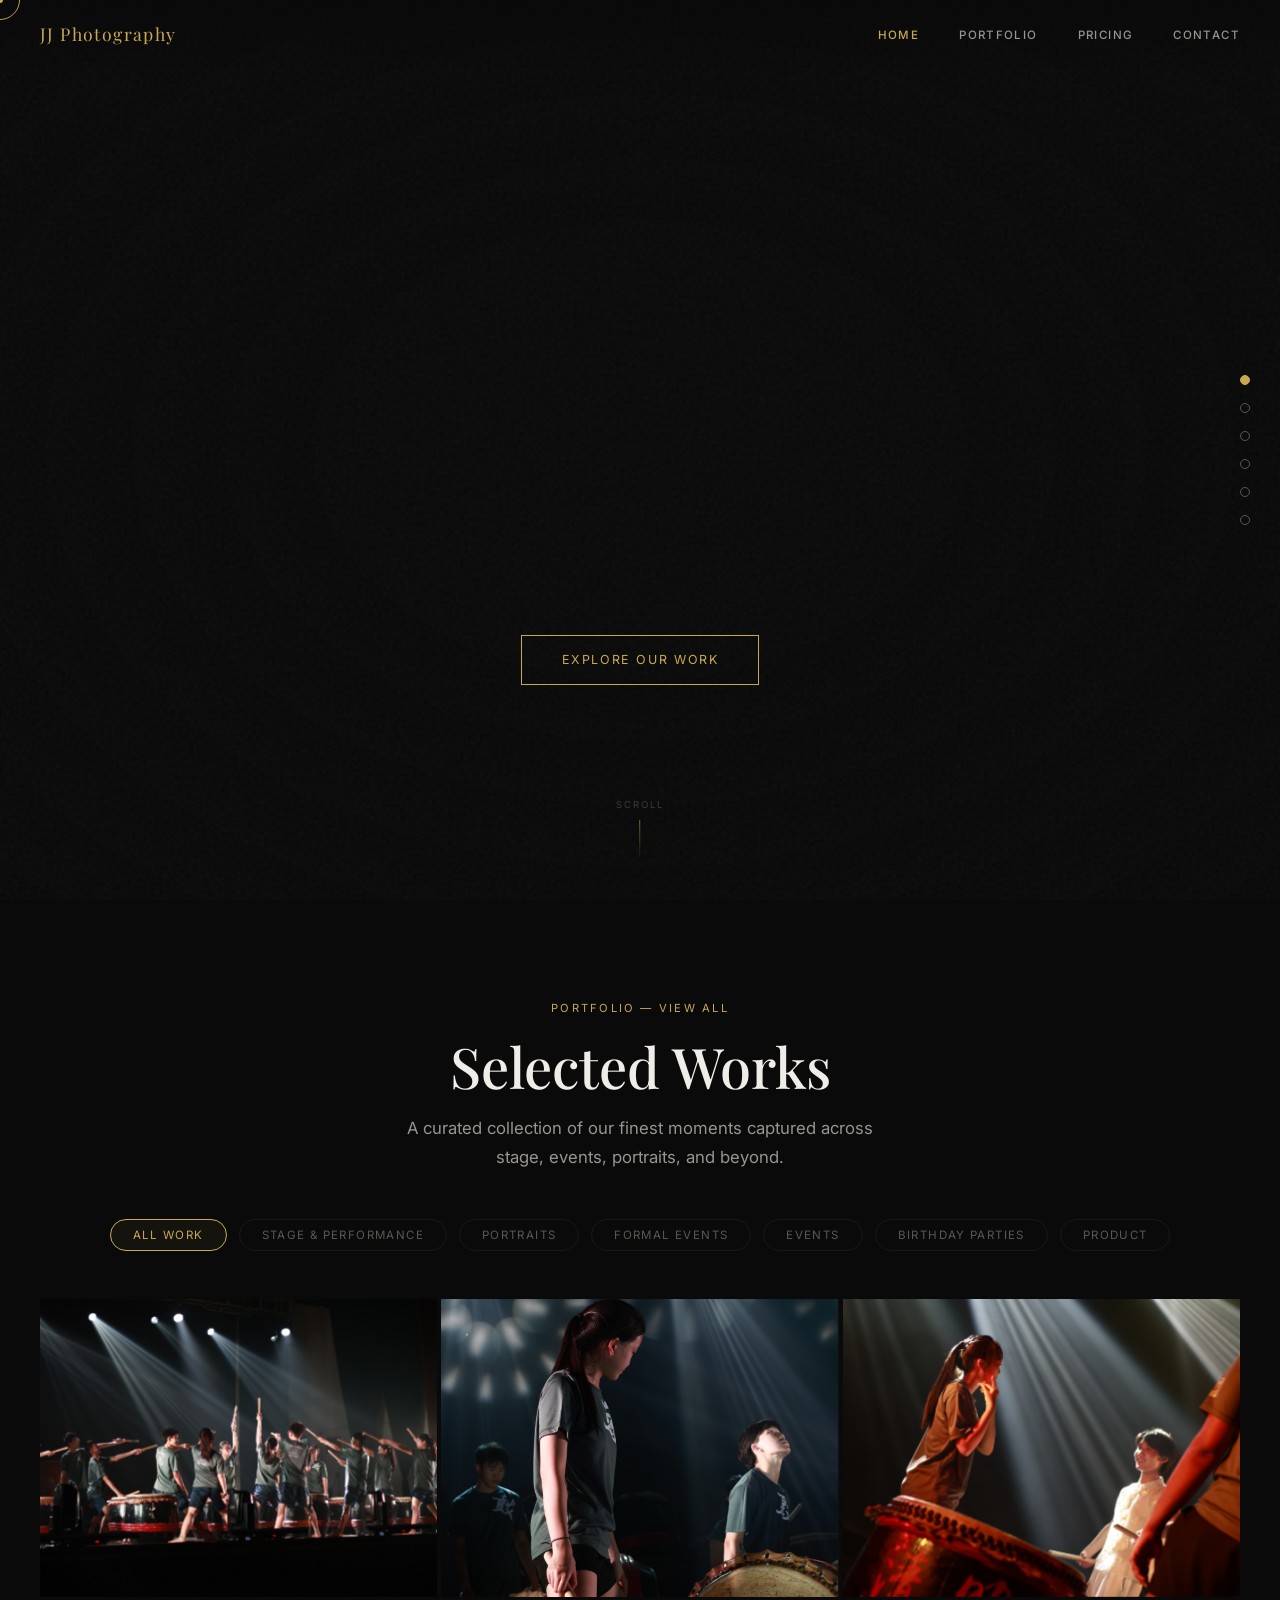
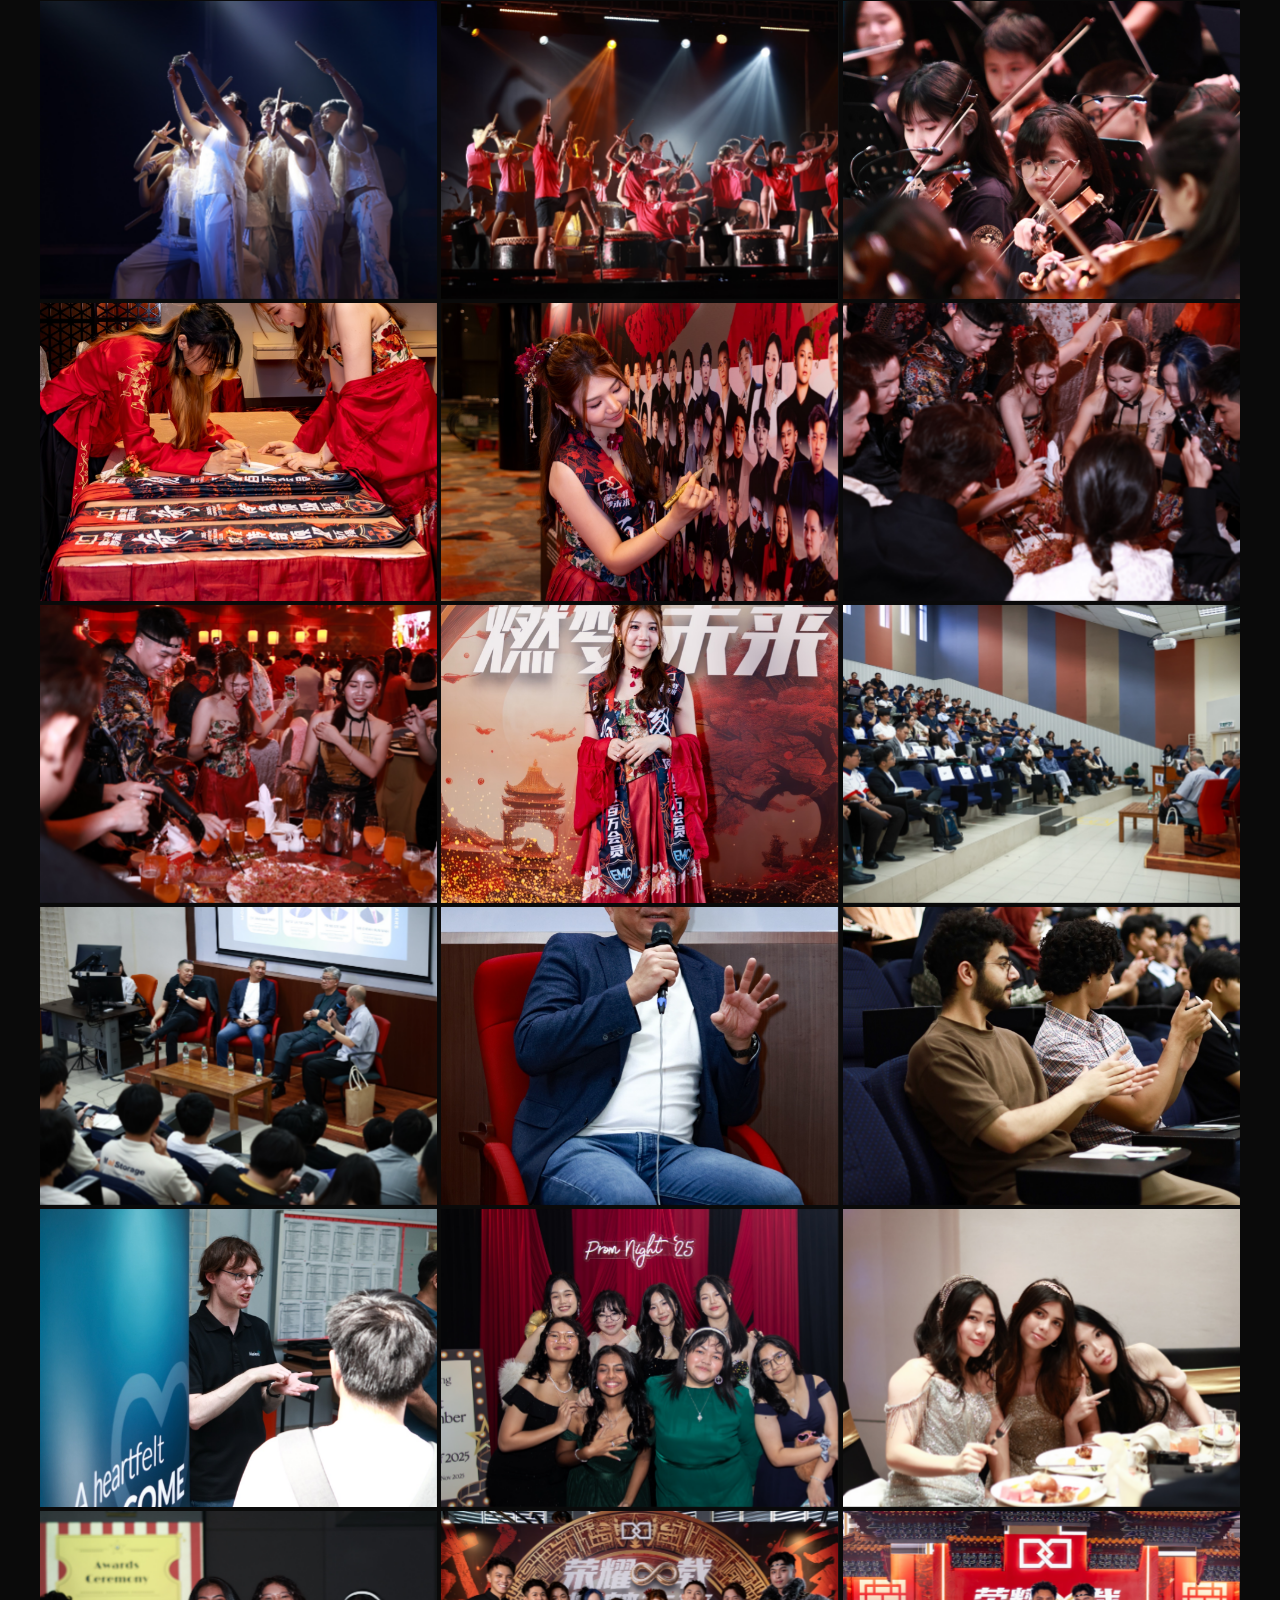
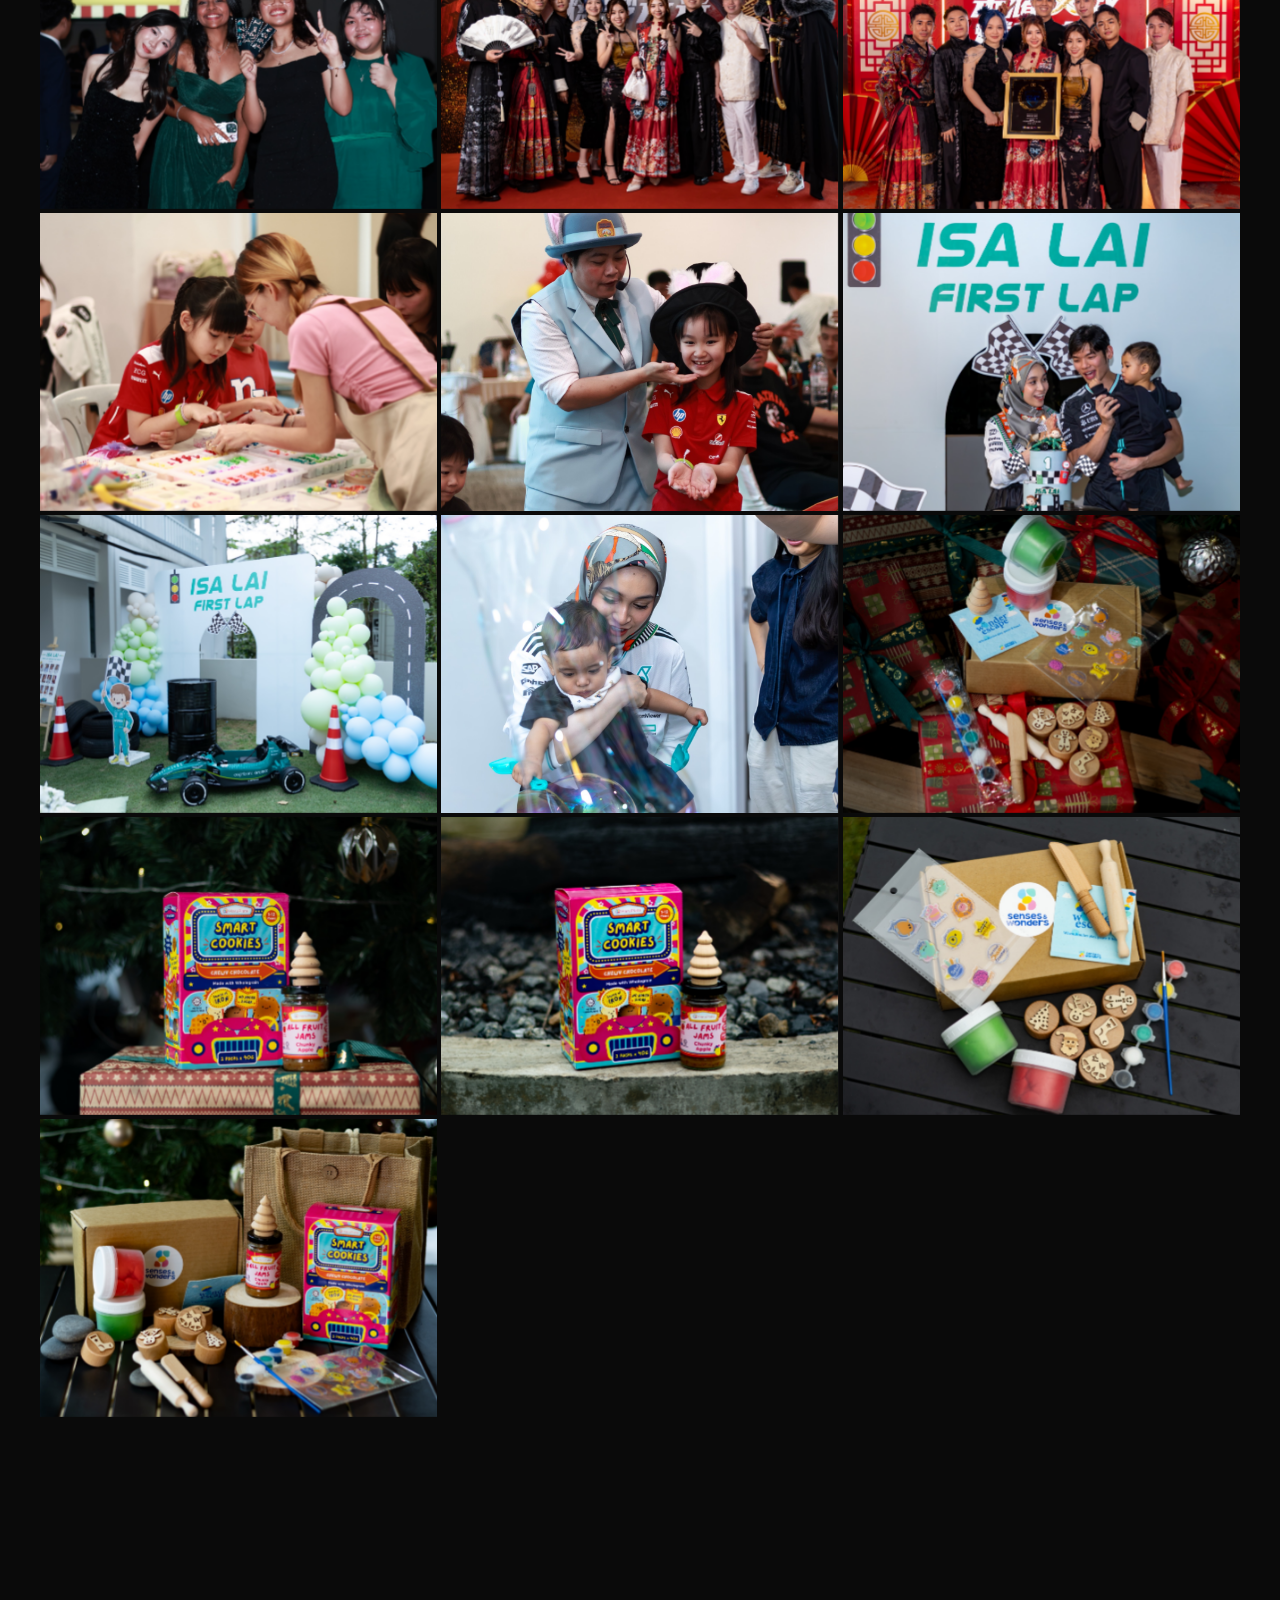
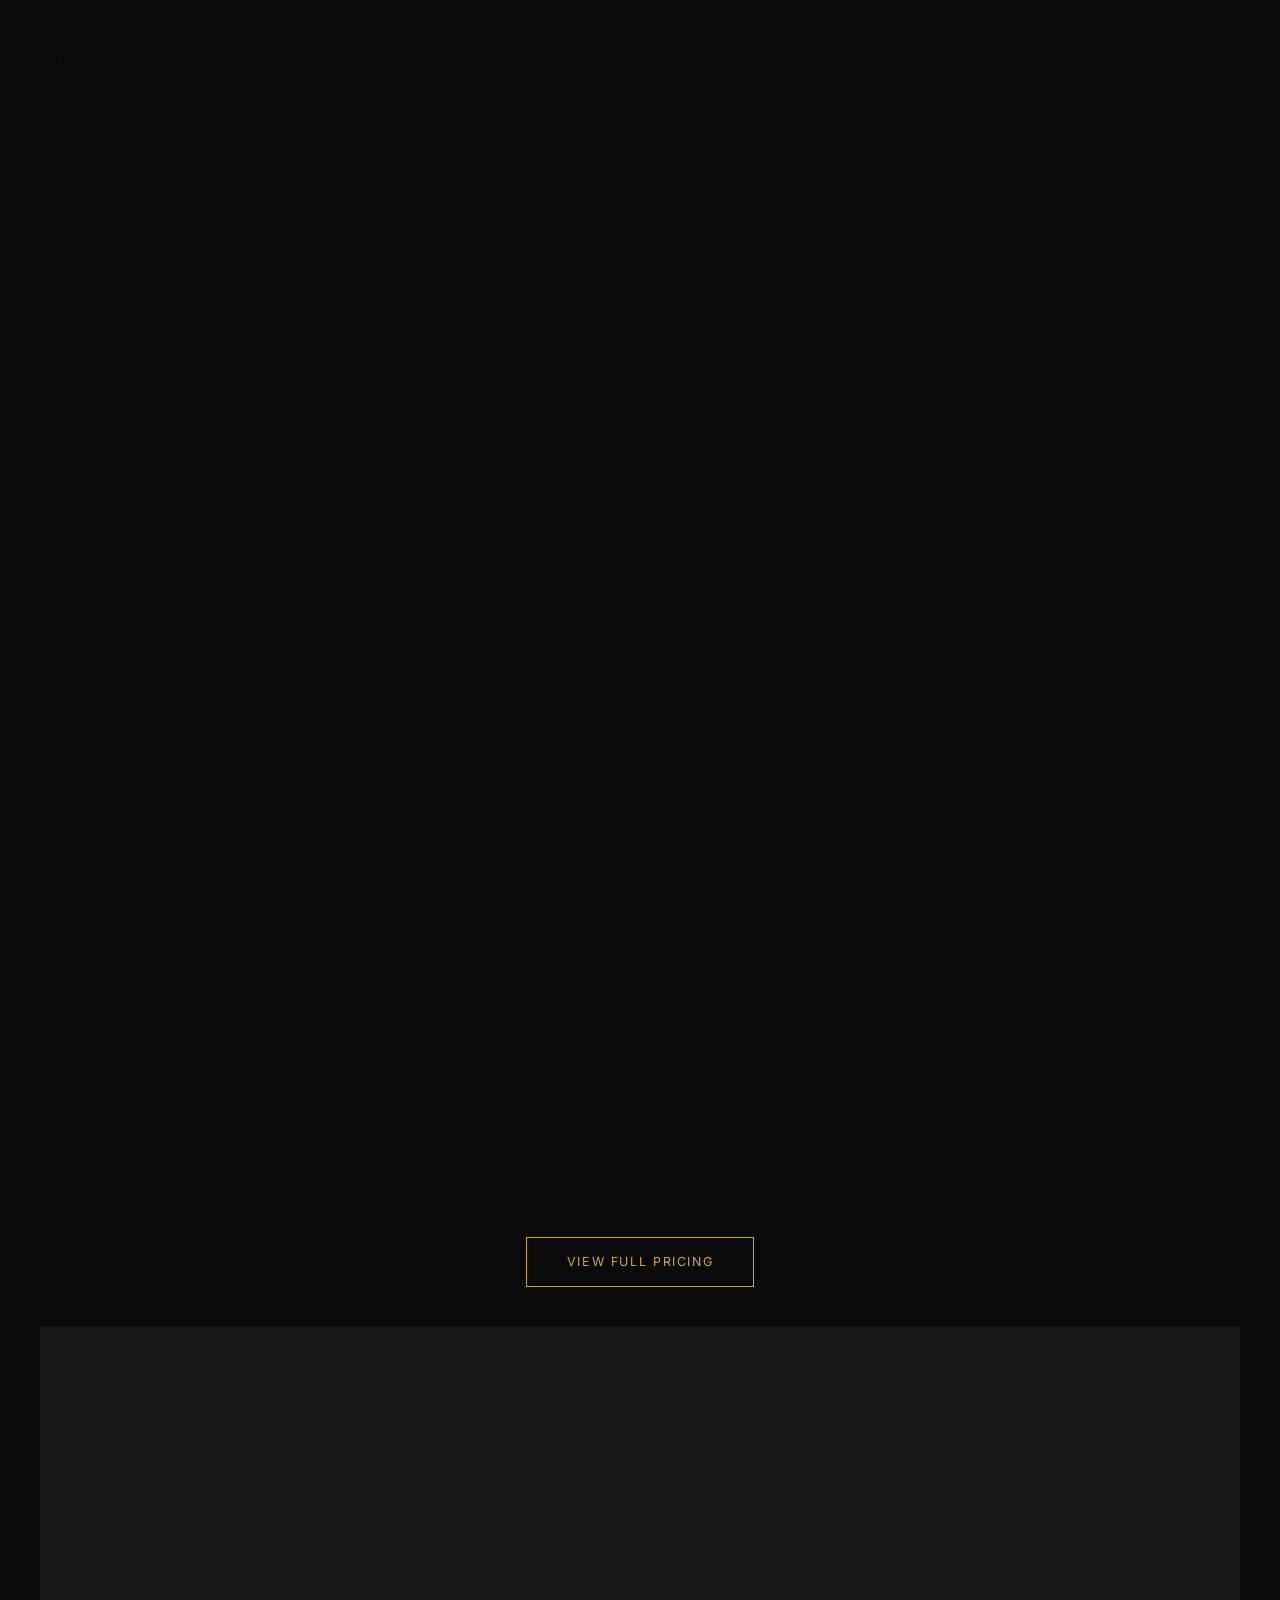
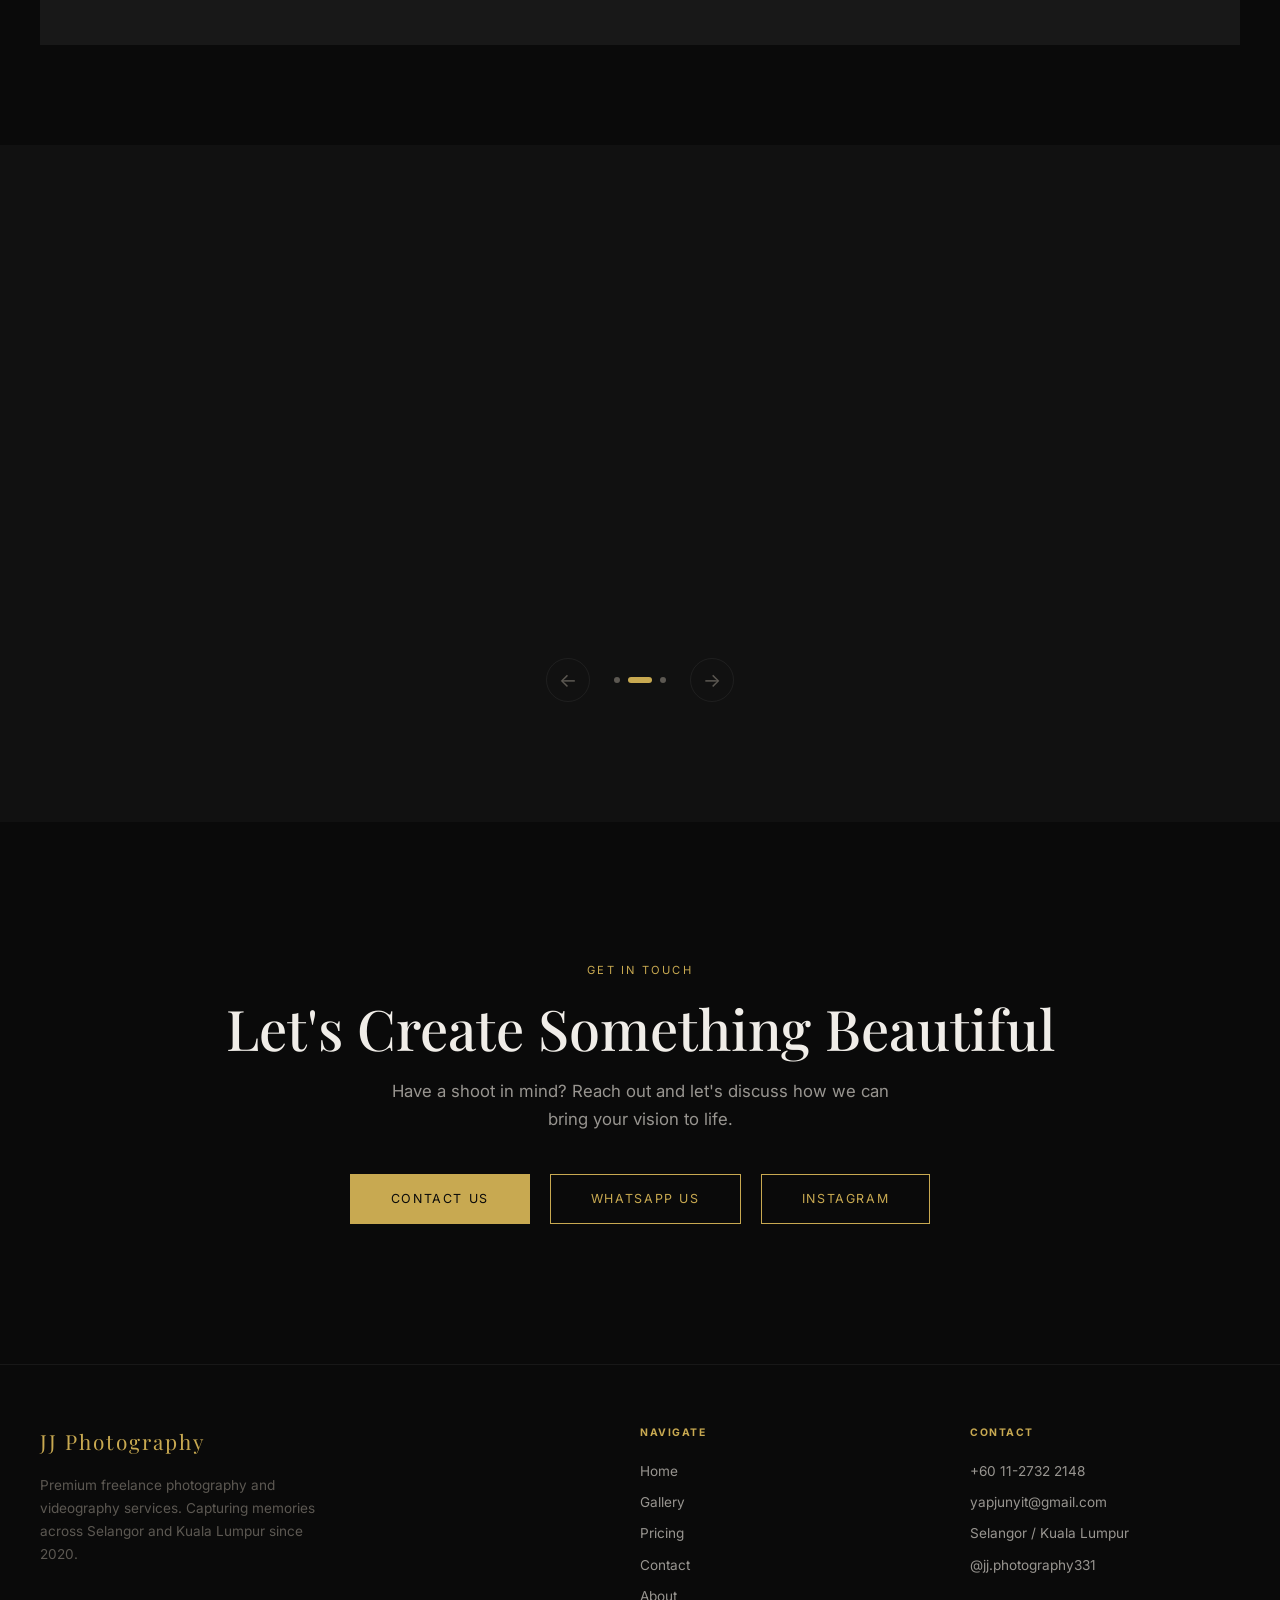
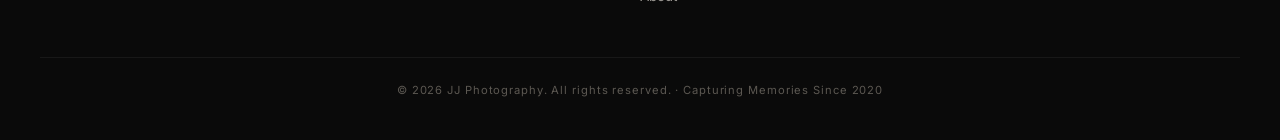
==== docs/index.html @ fa3612a7 "Move site to docs/ for GitHub Pages deployment" ====
<!DOCTYPE html>
<html lang="en">
<head>
    <meta charset="UTF-8">
    <meta name="viewport" content="width=device-width, initial-scale=1.0">
    <meta name="description" content="JJ Photography — Premium freelance photography and videography in Selangor and Kuala Lumpur. EST. 2020.">
    <meta property="og:title" content="JJ Photography — Capturing Moments That Matter">
    <meta property="og:image" content="images/logo.png">
    <title>JJ Photography — Capturing Moments That Matter</title>
    <link rel="icon" type="image/png" href="images/logo.png">
    <link rel="preconnect" href="https://fonts.googleapis.com">
    <link rel="preconnect" href="https://fonts.gstatic.com" crossorigin>
    <link href="https://fonts.googleapis.com/css2?family=Inter:wght@300;400;500;600&family=Playfair+Display:ital,wght@0,400;0,500;0,600;0,700;1,400&display=swap" rel="stylesheet">
    <link rel="stylesheet" href="css/lumen.css">
    <style>
        .hero{min-height:100vh;display:flex;align-items:center;justify-content:center;position:relative;overflow:hidden;padding:0 40px}
        .hero-bg{position:absolute;inset:-10%;background-image:url('https://images.unsplash.com/photo-1516035069371-29a1b244cc32?w=1920&q=85');background-size:cover;background-position:center;will-change:transform;z-index:0}
        .hero-bg::after{content:'';position:absolute;inset:0;background:radial-gradient(ellipse at center,transparent 30%,rgba(10,10,10,0.85) 100%)}
        .hero-grain{position:absolute;inset:0;z-index:1;opacity:.04;background-image:url("data:image/svg+xml,%3Csvg viewBox='0 0 256 256' xmlns='http://www.w3.org/2000/svg'%3E%3Cfilter id='n'%3E%3CfeTurbulence type='fractalNoise' baseFrequency='0.9' numOctaves='4' stitchTiles='stitch'/%3E%3C/filter%3E%3Crect width='100%25' height='100%25' filter='url(%23n)'/%3E%3C/svg%3E");pointer-events:none}
        .hero-content{position:relative;z-index:2;text-align:center;max-width:900px}
        .hero-line{overflow:hidden;display:block}
        .hero-line-inner{display:block;transform:translateY(100%);will-change:transform}
        .hero-eyebrow{font-size:.75rem;letter-spacing:.25em;text-transform:uppercase;color:var(--accent);margin-bottom:1.5rem}
        .hero-title{font-family:'Playfair Display',serif;font-size:clamp(3rem,7vw,6.5rem);font-weight:500;line-height:1.05;color:var(--text-primary);margin-bottom:1.5rem}
        .scroll-indicator{position:absolute;bottom:40px;left:50%;transform:translateX(-50%);z-index:2;display:flex;flex-direction:column;align-items:center;gap:8px;opacity:.6}
        .scroll-indicator span{font-size:.6rem;letter-spacing:.2em;text-transform:uppercase;color:var(--text-muted)}
        .scroll-indicator-line{width:1px;height:40px;background:linear-gradient(to bottom,var(--accent),transparent);animation:scrollPulse 2s ease-in-out infinite}
        @keyframes scrollPulse{0%,100%{opacity:.3;transform:scaleY(.6);transform-origin:top}50%{opacity:1;transform:scaleY(1);transform-origin:top}}
        .filter-btn{padding:8px 22px;font-size:.72rem;letter-spacing:.12em;text-transform:uppercase;color:var(--text-muted);border:1px solid var(--border-subtle);border-radius:100px;transition:all .35s var(--transition-smooth);cursor:none}
        .filter-btn.active,.filter-btn:hover{color:var(--accent);border-color:var(--accent);background:rgba(200,169,81,.06)}
        .gallery-filters{display:flex;flex-wrap:wrap;justify-content:center;gap:12px;margin-bottom:3rem}
        .gallery-grid{display:grid;grid-template-columns:repeat(auto-fill,minmax(320px,1fr));gap:4px;max-width:1600px;margin:0 auto}
        .gallery-item{position:relative;overflow:hidden;aspect-ratio:4/3;cursor:none;background:var(--bg-surface);opacity:0;transform:translateY(20px);animation:galleryFadeIn .6s cubic-bezier(.65,0,.35,1) forwards}
        @keyframes galleryFadeIn{to{opacity:1;transform:translateY(0)}}
        .gallery-item.hidden{display:none}
        .gallery-item img{width:100%;height:100%;object-fit:cover;transition:transform .7s var(--transition-smooth);will-change:transform}
        .gallery-item:hover img{transform:scale(1.06)}
        .gallery-overlay{position:absolute;inset:0;background:linear-gradient(to top,rgba(10,10,10,.85) 0%,rgba(10,10,10,0) 60%);display:flex;align-items:flex-end;padding:24px;opacity:0;transition:opacity .45s var(--transition-smooth)}
        .gallery-item:hover .gallery-overlay{opacity:1}
        .gallery-overlay-category{font-size:.6rem;letter-spacing:.15em;text-transform:uppercase;color:var(--accent);margin-bottom:4px}
        .gallery-overlay-title{font-family:'Playfair Display',serif;font-size:1.1rem;color:var(--text-primary)}
        .lightbox{position:fixed;inset:0;background:rgba(0,0,0,.96);z-index:99990;display:flex;align-items:center;justify-content:center;opacity:0;visibility:hidden;transition:opacity .4s var(--transition-smooth),visibility .4s var(--transition-smooth)}
        .lightbox.open{opacity:1;visibility:visible}
        .lightbox img{max-width:90vw;max-height:85vh;object-fit:contain;box-shadow:0 20px 60px rgba(0,0,0,.6);transform:scale(.92);transition:transform .5s cubic-bezier(.34,1.56,.64,1)}
        .lightbox.open img{transform:scale(1)}
        .lightbox-close{position:absolute;top:24px;right:32px;font-size:2rem;color:var(--text-primary);z-index:99991;cursor:none;width:48px;height:48px;display:flex;align-items:center;justify-content:center;transition:color .3s}
        .lightbox-close:hover{color:var(--accent)}
        .lightbox-nav{position:absolute;top:50%;transform:translateY(-50%);font-size:2.5rem;color:var(--text-primary);z-index:99991;cursor:none;padding:20px;transition:color .3s}
        .lightbox-nav:hover{color:var(--accent)}
        .lightbox-prev{left:16px}.lightbox-next{right:16px}
        .lightbox-caption{position:absolute;bottom:32px;left:50%;transform:translateX(-50%);text-align:center}
        .lightbox-caption-title{font-family:'Playfair Display',serif;font-size:1rem;color:var(--text-primary)}
        .lightbox-caption-category{font-size:.65rem;letter-spacing:.15em;text-transform:uppercase;color:var(--accent);margin-bottom:4px}
        .about{padding:140px 60px}
        .about-grid{display:grid;grid-template-columns:1fr 1fr;gap:80px;align-items:center;max-width:1300px;margin:0 auto}
        .about-image-wrapper{position:relative;overflow:hidden;border-radius:2px;aspect-ratio:3/4}
        .about-image-wrapper img{width:100%;height:100%;object-fit:cover;filter:grayscale(20%);transition:filter .6s}
        .about-image-wrapper:hover img{filter:grayscale(0)}
        .about-image-reveal{position:absolute;inset:0;background:var(--bg-deep);transform-origin:top;will-change:transform}
        .about-text p{color:var(--text-secondary);line-height:1.8;margin-bottom:1.2rem;font-size:.95rem}
        .about-stats{display:flex;gap:3rem;margin-top:2.5rem;padding-top:2rem;border-top:1px solid var(--border-subtle)}
        .about-stat{text-align:center}
        .about-stat-number{font-family:'Playfair Display',serif;font-size:2.4rem;color:var(--accent);line-height:1}
        .about-stat-label{font-size:.65rem;letter-spacing:.12em;text-transform:uppercase;color:var(--text-muted);margin-top:6px}
        .services-grid{display:grid;grid-template-columns:repeat(4,1fr);gap:1px;max-width:1400px;margin:0 auto;background:var(--border-subtle)}
        .service-card{background:var(--bg-surface);padding:50px 36px;text-align:center;transition:all .45s var(--transition-smooth);position:relative;overflow:hidden}
        .service-card::before{content:'';position:absolute;inset:0;background:radial-gradient(circle at center,rgba(200,169,81,.05) 0%,transparent 70%);opacity:0;transition:opacity .45s var(--transition-smooth)}
        .service-card:hover::before{opacity:1}.service-card:hover{transform:translateY(-6px)}
        .service-icon{font-size:2.5rem;margin-bottom:1.5rem;display:block}
        .service-card h3{font-family:'Playfair Display',serif;font-size:1.2rem;margin-bottom:.8rem;color:var(--text-primary)}
        .service-card p{font-size:.85rem;color:var(--text-secondary);line-height:1.6}
        .testimonials{background:var(--bg-surface);padding:120px 40px;overflow:hidden}
        .testimonials-header{text-align:center;margin-bottom:3rem}
        .testimonials-track-wrapper{max-width:900px;margin:0 auto;position:relative;overflow:hidden}
        .testimonials-track{display:flex;transition:transform .6s var(--transition-smooth)}
        .testimonial-slide{min-width:100%;text-align:center;padding:0 40px}
        .testimonial-stars{font-size:1rem;letter-spacing:.2em;color:var(--accent);margin-bottom:1.5rem}
        .testimonial-text{font-family:'Playfair Display',serif;font-size:clamp(1.1rem,2.5vw,1.5rem);font-style:italic;color:var(--text-primary);line-height:1.7;margin-bottom:2rem}
        .testimonial-author{font-size:.85rem;color:var(--accent);letter-spacing:.08em}
        .testimonial-role{font-size:.7rem;color:var(--text-muted);letter-spacing:.1em;text-transform:uppercase;margin-top:4px}
        .testimonials-controls{display:flex;justify-content:center;align-items:center;gap:24px;margin-top:2.5rem}
        .testimonial-btn{width:44px;height:44px;border:1px solid var(--border-subtle);border-radius:50%;display:flex;align-items:center;justify-content:center;font-size:1.2rem;color:var(--text-muted);transition:all .35s var(--transition-smooth);cursor:none}
        .testimonial-btn:hover{border-color:var(--accent);color:var(--accent)}
        .testimonial-dots{display:flex;gap:8px}
        .testimonial-dot{width:6px;height:6px;border-radius:50%;background:var(--text-muted);transition:all .35s;cursor:none}
        .testimonial-dot.active{background:var(--accent);width:24px;border-radius:100px}
        .cta-section{text-align:center;padding:140px 40px}
        .cta-buttons{display:flex;gap:20px;justify-content:center;flex-wrap:wrap}
        @media(max-width:768px){.hero{padding:0 20px;min-height:90vh}.scroll-indicator{bottom:20px}.gallery-grid{grid-template-columns:repeat(auto-fill,minmax(160px,1fr));gap:3px}.gallery-overlay{opacity:.85}.gallery-overlay-title{font-size:.85rem}.lightbox img{max-width:95vw;max-height:80vh}.lightbox-nav{font-size:1.8rem;padding:12px}.lightbox-next,.lightbox-prev{left:4px;right:4px}.about{padding:80px 20px}.about-grid{grid-template-columns:1fr;gap:40px}.about-stats{gap:1.5rem}.about-stat-number{font-size:1.8rem}.testimonials{padding:80px 20px}.testimonial-slide{padding:0 10px}.cta-section{padding:80px 20px}}
        @media(max-width:1024px){.services-grid{grid-template-columns:repeat(2,1fr)}}
        @media(max-width:640px){.services-grid{grid-template-columns:1fr}.service-card{padding:36px 24px}}
    </style>
</head>
<body>
    <div class="cursor" id="cursor"></div>
    <div class="cursor-dot" id="cursorDot"></div>
    <div class="scroll-progress" id="scrollProgress"></div>
    <div class="preloader" id="preloader"><div class="preloader-logo">JJ</div></div>

    <nav class="nav-dots" id="navDots">
        <a href="#hero" class="nav-dot active" data-section="hero"><span class="nav-dot-label">Home</span></a>
        <a href="#portfolio" class="nav-dot" data-section="portfolio"><span class="nav-dot-label">Portfolio</span></a>
        <a href="#about" class="nav-dot" data-section="about"><span class="nav-dot-label">About</span></a>
        <a href="#services" class="nav-dot" data-section="services"><span class="nav-dot-label">Services</span></a>
        <a href="#testimonials" class="nav-dot" data-section="testimonials"><span class="nav-dot-label">Reviews</span></a>
        <a href="#contact" class="nav-dot" data-section="contact"><span class="nav-dot-label">Contact</span></a>
    </nav>

    <nav class="navbar" id="mainNav">
        <div class="navbar-brand"><span class="navbar-logo-text">JJ Photography</span></div>
        <ul class="nav-links">
            <li><a href="#hero" class="active">Home</a></li>
            <li><a href="portfolio.html">Portfolio</a></li>
            <li><a href="pricing.html">Pricing</a></li>
            <li><a href="contact.html">Contact</a></li>
        </ul>
        <button class="hamburger" id="hamburgerBtn" aria-label="Toggle menu"><span></span><span></span><span></span></button>
    </nav>
    <div class="mobile-menu-overlay" id="mobileMenu">
        <a href="#hero">Home</a><a href="portfolio.html">Portfolio</a><a href="pricing.html">Pricing</a><a href="contact.html">Contact</a><a href="#about">About</a><a href="#testimonials">Reviews</a>
    </div>

    <section class="hero page-section" id="hero">
        <div class="hero-bg" id="heroBg"></div><div class="hero-grain"></div>
        <div class="hero-content">
            <span class="hero-eyebrow"><span class="hero-line"><span class="hero-line-inner" data-reveal>EST. 2020 &middot; Selangor / Kuala Lumpur</span></span></span>
            <h1 class="hero-title">
                <span class="hero-line"><span class="hero-line-inner" data-reveal>Capturing</span></span>
                <span class="hero-line"><span class="hero-line-inner" data-reveal>Moments That</span></span>
                <span class="hero-line"><span class="hero-line-inner" data-reveal><em>Matter</em></span></span>
            </h1>
            <p style="text-align:center;max-width:500px;margin:0 auto 2.5rem;font-weight:300;font-size:1.05rem;color:var(--text-secondary);">
                <span class="hero-line"><span class="hero-line-inner" data-reveal>Premium freelance photography &amp; videography. Weddings, events, portraits, and more.</span></span>
            </p>
            <a href="#portfolio" class="cta-button" data-reveal>Explore Our Work</a>
        </div>
        <div class="scroll-indicator"><span>Scroll</span><div class="scroll-indicator-line"></div></div>
    </section>

    <section class="page-section" id="portfolio">
        <div class="section-header reveal-on-scroll">
            <span class="section-label">Portfolio — <a href="portfolio.html" style="color:var(--accent);">View All</a></span>
            <h2 class="section-title">Selected Works</h2>
            <p class="section-subtitle" style="margin:0 auto;">A curated collection of our finest moments captured across stage, events, portraits, and beyond.</p>
        </div>
        <div class="gallery-filters reveal-on-scroll">
            <button class="filter-btn active" data-filter="all">All Work</button>
            <button class="filter-btn" data-filter="stage">Stage &amp; Performance</button>
            <button class="filter-btn" data-filter="portraits">Portraits</button>
            <button class="filter-btn" data-filter="formal">Formal Events</button>
            <button class="filter-btn" data-filter="event">Events</button>
            <button class="filter-btn" data-filter="birthday">Birthday Parties</button>
            <button class="filter-btn" data-filter="product">Product</button>
        </div>
        <div class="gallery-grid" id="galleryGrid"></div>
    </section>

    <div class="lightbox" id="lightbox">
        <button class="lightbox-close" id="lightboxClose">&times;</button>
        <button class="lightbox-nav lightbox-prev" id="lightboxPrev">‹</button>
        <button class="lightbox-nav lightbox-next" id="lightboxNext">›</button>
        <img src="" alt="" id="lightboxImg">
        <div class="lightbox-caption"><p class="lightbox-caption-category" id="lightboxCategory"></p><p class="lightbox-caption-title" id="lightboxTitle"></p></div>
    </div>

    <section class="page-section about" id="about">
        <div class="about-grid">
            <div class="about-image-wrapper" id="aboutImage">
                <img src="https://images.unsplash.com/photo-1552168324-d612d77725e3?w=800&q=85" alt="Photographer at work" loading="lazy">
                <div class="about-image-reveal" id="aboutImageReveal"></div>
            </div>
            <div class="about-text reveal-on-scroll">
                <span class="section-label">The Artist</span>
                <h2 class="section-title">We See What<br>Others Miss</h2>
                <p>JJ Photography was born from a simple belief: every moment has weight, and the right frame can hold it forever. Since 2020, we've been telling stories through light and shadow across Selangor and Kuala Lumpur.</p>
                <p>Our approach is unobtrusive yet intentional. We don't stage moments — we position ourselves so they unfold naturally before our lenses.</p>
                <div class="about-stats">
                    <div class="about-stat"><div class="about-stat-number">6+</div><div class="about-stat-label">Years Experience</div></div>
                    <div class="about-stat"><div class="about-stat-number">500+</div><div class="about-stat-label">Events Covered</div></div>
                    <div class="about-stat"><div class="about-stat-number">100%</div><div class="about-stat-label">Client Satisfaction</div></div>
                </div>
            </div>
        </div>
    </section>

    <section class="page-section" id="services">
        <div class="section-header reveal-on-scroll">
            <span class="section-label">What We Offer</span>
            <h2 class="section-title">Our Services</h2>
            <p class="section-subtitle">Comprehensive photography and videography solutions tailored to your needs.</p>
        </div>
        <div style="text-align:center;margin-bottom:2.5rem;"><a href="pricing.html" class="cta-button">View Full Pricing</a></div>
        <div class="services-grid">
            <div class="service-card reveal-on-scroll"><span class="service-icon">📷</span><h3>Photography</h3><p>High-quality stills for weddings, events, portraits, and corporate functions with professional lighting and composition.</p></div>
            <div class="service-card reveal-on-scroll"><span class="service-icon">🎥</span><h3>Videography</h3><p>Cinematic video production and editing services to capture your special moments in motion.</p></div>
            <div class="service-card reveal-on-scroll"><span class="service-icon">👥</span><h3>Event Coverage</h3><p>Complete multi-angle coverage with multiple photographers and videographers on-site for large events.</p></div>
            <div class="service-card reveal-on-scroll"><span class="service-icon">🎬</span><h3>Post-Production</h3><p>Expert color grading, retouching, and editing to ensure every image and video meets the highest standards.</p></div>
        </div>
    </section>

    <section class="testimonials" id="testimonials">
        <div class="testimonials-header reveal-on-scroll"><span class="section-label">Kind Words</span><h2 class="section-title">What Clients Say</h2></div>
        <div class="testimonials-track-wrapper reveal-on-scroll">
            <div class="testimonials-track" id="testimonialsTrack">
                <div class="testimonial-slide"><p class="testimonial-stars">★★★★★</p><p class="testimonial-text">"Jun Yit did an amazing job capturing our graduation ceremony. The photos were stunning and delivered quickly. Highly recommended!"</p><p class="testimonial-author">Graduation Client</p><p class="testimonial-role">Graduation Photography</p></div>
                <div class="testimonial-slide"><p class="testimonial-stars">★★★★★</p><p class="testimonial-text">"Professional, punctual, and great with kids! Our son's birthday party was perfectly documented. The candid shots were our favorite."</p><p class="testimonial-author">Birthday Party Client</p><p class="testimonial-role">Birthday Party Coverage</p></div>
                <div class="testimonial-slide"><p class="testimonial-stars">★★★★★</p><p class="testimonial-text">"Booked JJ Photography for our company event. Very responsive, arrived early, and the final photos exceeded our expectations."</p><p class="testimonial-author">Corporate Client</p><p class="testimonial-role">Corporate Event</p></div>
            </div>
        </div>
        <div class="testimonials-controls">
            <button class="testimonial-btn" id="testimonialPrev">←</button>
            <div class="testimonial-dots" id="testimonialDots"></div>
            <button class="testimonial-btn" id="testimonialNext">→</button>
        </div>
    </section>

    <section class="page-section cta-section" id="contact">
        <div class="reveal-on-scroll">
            <span class="section-label">Get In Touch</span>
            <h2 class="section-title">Let's Create Something Beautiful</h2>
            <p class="section-subtitle" style="margin:0 auto 2.5rem;">Have a shoot in mind? Reach out and let's discuss how we can bring your vision to life.</p>
            <div class="cta-buttons">
                <a href="contact.html" class="cta-button primary">Contact Us</a>
                <a href="https://wa.me/601127322148" target="_blank" class="cta-button">WhatsApp Us</a>
                <a href="https://instagram.com/jj.photography331" target="_blank" class="cta-button">Instagram</a>
            </div>
        </div>
    </section>

    <footer class="footer">
        <div class="footer-grid">
            <div><div class="footer-brand">JJ Photography</div><p class="footer-desc">Premium freelance photography and videography services. Capturing memories across Selangor and Kuala Lumpur since 2020.</p></div>
            <div class="footer-col"><h4>Navigate</h4><a href="index.html">Home</a><a href="portfolio.html">Gallery</a><a href="pricing.html">Pricing</a><a href="contact.html">Contact</a><a href="#about">About</a></div>
            <div class="footer-col"><h4>Contact</h4><p>+60 11-2732 2148</p><p>yapjunyit@gmail.com</p><p>Selangor / Kuala Lumpur</p><a href="https://instagram.com/jj.photography331" target="_blank">@jj.photography331</a></div>
        </div>
        <div class="footer-bottom">&copy; 2026 JJ Photography. All rights reserved. &middot; Capturing Memories Since 2020</div>
    </footer>

    <script src="https://cdnjs.cloudflare.com/ajax/libs/gsap/3.12.5/gsap.min.js"></script>
    <script src="https://cdnjs.cloudflare.com/ajax/libs/gsap/3.12.5/ScrollTrigger.min.js"></script>
    <script src="js/lumen.js"></script>
    <script>
        var galleryItems=[{category:'stage',title:'Drum Ensemble',img:'images/stage-performances/2O7A2941.JPG'},{category:'stage',title:'Solo Performance',img:'images/stage-performances/2O7A3180.JPG'},{category:'stage',title:'Group Performance',img:'images/stage-performances/2O7A3425.JPG'},{category:'stage',title:'Orchestra Concert',img:'images/stage-performances/2O7A3456.JPG'},{category:'stage',title:'String Orchestra',img:'images/stage-performances/2O7A3498.JPG'},{category:'stage',title:'Concert Evening',img:'images/stage-performances/JJ--105.jpg'},{category:'portraits',title:'Beach Portrait',img:'images/personal-portraits/%23JJ0007-F--3.jpg'},{category:'portraits',title:'Traditional Portrait',img:'images/personal-portraits/%23JJ0007-F--37.jpg'},{category:'portraits',title:'Casual Beach Shot',img:'images/personal-portraits/%23JJ0007-F--41.jpg'},{category:'portraits',title:'Studio Portrait',img:'images/personal-portraits/%23JJ0007-F--44.jpg'},{category:'portraits',title:'Outdoor Portrait',img:'images/personal-portraits/%23JJ0007-F--8.jpg'},{category:'formal',title:'Panel Discussion',img:'images/formal-events/JJ-00010-145.jpg'},{category:'formal',title:'Conference Attendees',img:'images/formal-events/JJ-00010-147.jpg'},{category:'formal',title:'Speaker Presentation',img:'images/formal-events/JJ-00010-154.jpg'},{category:'formal',title:'Corporate Event',img:'images/formal-events/JJ-00010-287.jpg'},{category:'formal',title:'Lecture Hall',img:'images/formal-events/JJ-00010-29.jpg'},{category:'event',title:'Backstage Moments',img:'images/events/%23JJ0002-1-Backstage-144.jpg'},{category:'event',title:'Prom Night',img:'images/events/%23JJ0002-1-Prom%20Night%2025%27-168.jpg'},{category:'event',title:'Crowd Moments',img:'images/events/%23JJ0002-1-Prom%20Night%2025%27-265.jpg'},{category:'event',title:'Candid Moments',img:'images/events/%23JJ0007-G--7.jpg'},{category:'event',title:'Guest Interactions',img:'images/events/%23JJ0007-G--22.jpg'},{category:'birthday',title:'Racing Themed Party',img:'images/birthday-parties/%23F%26G-1-582.jpg'},{category:'birthday',title:'Mother & Child',img:'images/birthday-parties/%23F%26G-1-611.jpg'},{category:'birthday',title:'Bubble Play Time',img:'images/birthday-parties/%23JJ0009%20%28146%20of%20205%29.jpg'},{category:'birthday',title:'Birthday Cake',img:'images/birthday-parties/%23JJ0009%20%283%20of%20205%29.jpg'},{category:'birthday',title:'Outdoor Setup',img:'images/birthday-parties/%23JJ0009%20%2837%20of%20205%29.jpg'},{category:'product',title:'Product Shot',img:'images/product/%23JJ0006_P-10.jpg'},{category:'product',title:'Product Display',img:'images/product/%23JJ0006_P-2.jpg'},{category:'product',title:'Product Detail',img:'images/product/%23JJ0006_P-20.jpg'},{category:'product',title:'Product Showcase',img:'images/product/%23JJ0006_P-28.jpg'},{category:'product',title:'Studio Product',img:'images/product/%23JJ0006_P-34.jpg'}];
        var grid=document.getElementById('galleryGrid');
        galleryItems.forEach(function(item,i){var el=document.createElement('div');el.className='gallery-item';el.setAttribute('data-category',item.category);el.setAttribute('data-index',i);el.style.animationDelay=(i%12)*.05+'s';el.innerHTML='<img src="'+item.img+'" alt="'+item.title+'" loading="lazy"><div class="gallery-overlay"><div class="gallery-overlay-content"><p class="gallery-overlay-category">'+item.category+'</p><p class="gallery-overlay-title">'+item.title+'</p></div></div>';el.addEventListener('click',function(){openLightbox(i)});grid.appendChild(el)});
        document.querySelectorAll('.filter-btn').forEach(function(btn){btn.addEventListener('click',function(){document.querySelectorAll('.filter-btn').forEach(function(b){b.classList.remove('active')});btn.classList.add('active');var filter=btn.getAttribute('data-filter');document.querySelectorAll('.gallery-item').forEach(function(item,j){if(filter==='all'||item.getAttribute('data-category')===filter){item.classList.remove('hidden');item.style.animation='none';item.offsetHeight;item.style.animation='galleryFadeIn .5s cubic-bezier(.65,0,.35,1) forwards';item.style.animationDelay=(j%8)*.05+'s'}else{item.classList.add('hidden')}})})});
        var lb=document.getElementById('lightbox'),lbImg=document.getElementById('lightboxImg'),lbCat=document.getElementById('lightboxCategory'),lbTtl=document.getElementById('lightboxTitle'),curIdx=-1;
        function openLightbox(i){curIdx=i;var item=galleryItems[i];lbImg.src=item.img;lbImg.alt=item.title;lbCat.textContent=item.category;lbTtl.textContent=item.title;lb.classList.add('open');document.body.style.overflow='hidden'}
        document.getElementById('lightboxClose').addEventListener('click',function(){lb.classList.remove('open');document.body.style.overflow='';curIdx=-1});
        document.getElementById('lightboxPrev').addEventListener('click',function(){if(curIdx>0)openLightbox(curIdx-1)});
        document.getElementById('lightboxNext').addEventListener('click',function(){if(curIdx<galleryItems.length-1)openLightbox(curIdx+1)});
        lb.addEventListener('click',function(e){if(e.target===lb){lb.classList.remove('open');document.body.style.overflow=''}});
        document.addEventListener('keydown',function(e){if(!lb.classList.contains('open'))return;if(e.key==='Escape'){lb.classList.remove('open');document.body.style.overflow=''}if(e.key==='ArrowLeft'&&curIdx>0)openLightbox(curIdx-1);if(e.key==='ArrowRight'&&curIdx<galleryItems.length-1)openLightbox(curIdx+1)});
        var navDots=document.querySelectorAll('.nav-dot'),sections=Array.from(navDots).map(function(d){return document.getElementById(d.getAttribute('data-section'))}).filter(Boolean);
        window.addEventListener('scroll',function(){var mid=window.scrollY+window.innerHeight*.4,active=sections[0];sections.forEach(function(s){if(s.offsetTop<=mid)active=s});navDots.forEach(function(d){d.classList.toggle('active',d.getAttribute('data-section')===active.id)})});
        navDots.forEach(function(dot){dot.addEventListener('click',function(e){e.preventDefault();var t=document.getElementById(dot.getAttribute('data-section'));if(t)t.scrollIntoView({behavior:'smooth'})})});
        var track=document.getElementById('testimonialsTrack'),dotsC=document.getElementById('testimonialDots'),slides=document.querySelectorAll('.testimonial-slide'),curSlide=0,interval;
        slides.forEach(function(_,i){var dot=document.createElement('div');dot.className='testimonial-dot'+(i===0?' active':'');dot.addEventListener('click',function(){goSlide(i)});dotsC.appendChild(dot)});
        function goSlide(i){curSlide=i;track.style.transform='translateX(-'+(i*100)+'%)';dotsC.querySelectorAll('.testimonial-dot').forEach(function(d,j){d.classList.toggle('active',j===i)})}
        document.getElementById('testimonialNext').addEventListener('click',function(){goSlide((curSlide+1)%slides.length);resetIv()});
        document.getElementById('testimonialPrev').addEventListener('click',function(){goSlide((curSlide-1+slides.length)%slides.length);resetIv()});
        function startIv(){interval=setInterval(function(){goSlide((curSlide+1)%slides.length)},5000)}
        function resetIv(){clearInterval(interval);startIv()}
        startIv();
        document.addEventListener('DOMContentLoaded',function(){gsap.registerPlugin(ScrollTrigger);gsap.to('[data-reveal]',{y:0,duration:1,ease:'power3.out',stagger:.15,delay:.8});gsap.to('#heroBg',{y:'15%',ease:'none',scrollTrigger:{trigger:'#hero',start:'top top',end:'bottom top',scrub:true}});gsap.to('#aboutImageReveal',{scaleY:0,ease:'power3.inOut',scrollTrigger:{trigger:'#about',start:'top 60%',end:'bottom 40%',scrub:1}});gsap.to('.scroll-indicator',{opacity:0,scrollTrigger:{trigger:'#hero',start:'top top',end:'bottom 30%',scrub:true}})});
    </script>
</body>
</html>
---- docs/css/lumen.css ----
/* ============================================================
   LUMEN DESIGN SYSTEM — Shared styles for JJ Photography
   ============================================================ */

/* ── Design Tokens ─────────────────────────────── */
:root {
    --bg-deep: #0a0a0a;
    --bg-surface: #111111;
    --bg-elevated: #1a1a1a;
    --text-primary: #f0ede8;
    --text-secondary: #989590;
    --text-muted: #5c5852;
    --accent: #c8a951;
    --accent-glow: rgba(200, 169, 81, 0.15);
    --border-subtle: rgba(255, 255, 255, 0.06);
    --border-accent: rgba(200, 169, 81, 0.25);
    --transition-smooth: cubic-bezier(0.65, 0, 0.35, 1);
    --transition-bounce: cubic-bezier(0.34, 1.56, 0.64, 1);
}

/* ── Reset & Base ──────────────────────────────── */
*, *::before, *::after { margin: 0; padding: 0; box-sizing: border-box; }

html {
    scroll-behavior: smooth;
    font-size: 16px;
    -webkit-font-smoothing: antialiased;
    -moz-osx-font-smoothing: grayscale;
    background: var(--bg-deep);
}

body {
    font-family: 'Inter', -apple-system, BlinkMacSystemFont, sans-serif;
    background: var(--bg-deep);
    color: var(--text-primary);
    line-height: 1.6;
    overflow-x: hidden;
    cursor: none;
}

@media (hover: none) and (pointer: coarse) {
    body { cursor: auto; }
    .cursor, .cursor-dot { display: none !important; }
}

::selection { background: var(--accent); color: var(--bg-deep); }
a { color: inherit; text-decoration: none; }
img { display: block; max-width: 100%; }
button { cursor: none; font-family: inherit; border: none; background: none; color: inherit; }

/* ── Custom Cursor ─────────────────────────────── */
.cursor {
    position: fixed; top: 0; left: 0;
    width: 40px; height: 40px;
    border: 1.5px solid var(--accent);
    border-radius: 50%;
    pointer-events: none;
    z-index: 99999;
    transform: translate(-50%, -50%);
    transition: width 0.3s var(--transition-smooth),
                height 0.3s var(--transition-smooth),
                border-color 0.3s var(--transition-smooth),
                background 0.3s var(--transition-smooth);
    mix-blend-mode: difference;
}
.cursor.hover {
    width: 80px; height: 80px;
    background: rgba(200, 169, 81, 0.08);
    border-color: var(--accent);
}
.cursor-dot {
    position: fixed; top: 0; left: 0;
    width: 6px; height: 6px;
    background: var(--accent);
    border-radius: 50%;
    pointer-events: none;
    z-index: 99999;
    transform: translate(-50%, -50%);
}

/* ── Scroll Progress Bar ───────────────────────── */
.scroll-progress {
    position: fixed; top: 0; left: 0;
    height: 2px; background: var(--accent);
    z-index: 99998;
    transition: width 0.1s linear;
}

/* ── Desktop Nav Dots ──────────────────────────── */
.nav-dots {
    position: fixed; right: 30px; top: 50%;
    transform: translateY(-50%);
    z-index: 1000;
    display: flex; flex-direction: column; gap: 18px;
}
.nav-dot {
    width: 10px; height: 10px;
    border-radius: 50%;
    border: 1.5px solid var(--text-muted);
    transition: all 0.3s var(--transition-smooth);
    cursor: none;
    position: relative;
    display: block;
}
.nav-dot.active, .nav-dot:hover {
    border-color: var(--accent);
    background: var(--accent);
}
.nav-dot-label {
    position: absolute; right: 20px; top: 50%;
    transform: translateY(-50%);
    font-size: 0.65rem; letter-spacing: 0.12em;
    text-transform: uppercase; color: var(--accent);
    white-space: nowrap;
    opacity: 0;
    transition: opacity 0.3s var(--transition-smooth);
    pointer-events: none;
}
.nav-dot:hover .nav-dot-label { opacity: 1; }

@media (max-width: 768px) { .nav-dots { display: none; } }

/* ── Top Nav Bar (multi-page sites) ────────────── */
.navbar {
    position: fixed; top: 0; left: 0; right: 0;
    z-index: 1000;
    padding: 20px 40px;
    background: linear-gradient(180deg, rgba(10,10,10,0.95) 0%, rgba(10,10,10,0) 100%);
    display: flex; align-items: center; justify-content: space-between;
    transition: background 0.4s var(--transition-smooth);
}
.navbar.scrolled {
    background: rgba(10,10,10,0.92);
    backdrop-filter: blur(12px);
    -webkit-backdrop-filter: blur(12px);
    border-bottom: 1px solid var(--border-subtle);
}
.navbar-brand {
    display: flex; align-items: center; gap: 12px;
}
.navbar-logo-img {
    height: 36px; width: auto;
}
.navbar-logo-text {
    font-family: 'Playfair Display', serif;
    font-size: 1.1rem;
    color: var(--accent);
    letter-spacing: 0.08em;
}
.nav-links {
    display: flex; list-style: none; gap: 2.5rem;
}
.nav-links a {
    font-size: 0.72rem; letter-spacing: 0.12em;
    text-transform: uppercase;
    color: var(--text-secondary);
    transition: color 0.3s;
    font-weight: 500;
}
.nav-links a:hover, .nav-links a.active { color: var(--accent); }

.hamburger {
    display: none; flex-direction: column; gap: 5px;
    background: none; border: none; cursor: pointer; padding: 8px; z-index: 1001;
}
.hamburger span {
    display: block; width: 24px; height: 1.5px;
    background: var(--text-primary);
    transition: all 0.3s var(--transition-smooth);
}
.hamburger.active span:nth-child(1) { transform: translateY(7px) rotate(45deg); }
.hamburger.active span:nth-child(2) { opacity: 0; }
.hamburger.active span:nth-child(3) { transform: translateY(-7px) rotate(-45deg); }

.mobile-menu-overlay {
    display: none;
    position: fixed; inset: 0;
    background: rgba(10,10,10,0.97);
    z-index: 999;
    flex-direction: column;
    align-items: center; justify-content: center;
    gap: 2rem;
}
.mobile-menu-overlay.open { display: flex; }
.mobile-menu-overlay a {
    font-family: 'Playfair Display', serif;
    font-size: 1.6rem;
    color: var(--text-primary);
    letter-spacing: 0.08em;
    transition: color 0.3s;
}
.mobile-menu-overlay a:hover { color: var(--accent); }

@media (max-width: 768px) {
    .navbar { padding: 16px 20px; }
    .nav-links { display: none; }
    .hamburger { display: flex; }
    .nav-dots { display: none; }
}

/* ── Section Headers ───────────────────────────── */
.section-header {
    text-align: center;
    margin-bottom: 3rem;
}
.section-label {
    display: block;
    font-size: 0.7rem;
    letter-spacing: 0.2em;
    text-transform: uppercase;
    color: var(--accent);
    margin-bottom: 1rem;
}
.section-title {
    font-family: 'Playfair Display', serif;
    font-size: clamp(2.2rem, 5vw, 3.5rem);
    font-weight: 500;
    line-height: 1.15;
    color: var(--text-primary);
    margin-bottom: 1rem;
}
.section-subtitle {
    font-size: 1.05rem;
    color: var(--text-secondary);
    max-width: 500px;
    line-height: 1.7;
}
.header-divider {
    margin-top: 1.5rem;
    color: var(--accent);
    font-size: 1.2rem;
    letter-spacing: 0.3em;
}

/* ── Page Header Section ───────────────────────── */
.page-header {
    padding: 140px 40px 80px;
    text-align: center;
    position: relative;
}
.page-header::after {
    content: '';
    position: absolute; bottom: 0; left: 50%;
    transform: translateX(-50%);
    width: 60px; height: 1px;
    background: var(--accent);
    opacity: 0.4;
}
.page-header .section-title { font-size: clamp(2.5rem, 5.5vw, 4.5rem); }

@media (max-width: 768px) {
    .page-header { padding: 110px 20px 60px; }
}

/* ── CTA Button ────────────────────────────────── */
.cta-button {
    display: inline-block;
    padding: 14px 40px;
    border: 1.5px solid var(--accent);
    color: var(--accent);
    font-size: 0.78rem;
    letter-spacing: 0.13em;
    text-transform: uppercase;
    transition: all 0.4s var(--transition-smooth);
    cursor: none;
    background: transparent;
}
.cta-button:hover {
    background: var(--accent);
    color: var(--bg-deep);
}
.cta-button.large {
    padding: 16px 48px;
    font-size: 0.82rem;
}
.cta-button.primary {
    background: var(--accent);
    color: var(--bg-deep);
}
.cta-button.primary:hover {
    background: transparent;
    color: var(--accent);
}

/* ── Page Section Container ────────────────────── */
.page-section {
    padding: 100px 40px;
}
.container {
    max-width: 1200px;
    margin: 0 auto;
}

@media (max-width: 768px) {
    .page-section { padding: 60px 20px; }
}

/* ── Footer ────────────────────────────────────── */
.footer {
    border-top: 1px solid var(--border-subtle);
    padding: 60px 40px 40px;
}
.footer-grid {
    display: grid;
    grid-template-columns: 2fr 1fr 1fr;
    gap: 60px;
    max-width: 1300px;
    margin: 0 auto 40px;
}
.footer-brand {
    font-family: 'Playfair Display', serif;
    font-size: 1.3rem;
    color: var(--accent);
    letter-spacing: 0.1em;
    margin-bottom: 1rem;
}
.footer-desc {
    font-size: 0.85rem;
    color: var(--text-muted);
    line-height: 1.7;
    max-width: 300px;
}
.footer-col h4 {
    font-size: 0.65rem;
    letter-spacing: 0.15em;
    text-transform: uppercase;
    color: var(--accent);
    margin-bottom: 1.2rem;
}
.footer-col a, .footer-col p {
    display: block;
    font-size: 0.85rem;
    color: var(--text-secondary);
    margin-bottom: 0.6rem;
    transition: color 0.3s;
}
.footer-col a:hover { color: var(--text-primary); }
.footer-bottom {
    text-align: center;
    font-size: 0.7rem;
    color: var(--text-muted);
    letter-spacing: 0.08em;
    border-top: 1px solid var(--border-subtle);
    padding-top: 24px;
    max-width: 1300px;
    margin: 0 auto;
}

@media (max-width: 768px) {
    .footer { padding: 40px 20px 30px; }
    .footer-grid { grid-template-columns: 1fr; gap: 30px; }
}

/* ── Focus Styles (Accessibility) ──────────────── */
a:focus-visible, button:focus-visible, input:focus-visible,
select:focus-visible, textarea:focus-visible {
    outline: 2px solid var(--accent);
    outline-offset: 3px;
}

/* ── Reveal on Scroll Animation ────────────────── */
.reveal-on-scroll {
    opacity: 0;
    transform: translateY(40px);
    transition: opacity 0.8s var(--transition-smooth),
                transform 0.8s var(--transition-smooth);
}
.reveal-on-scroll.visible {
    opacity: 1;
    transform: translateY(0);
}

/* ── Loader (shared) ───────────────────────────── */
.preloader {
    position: fixed; inset: 0;
    background: var(--bg-deep);
    z-index: 100000;
    display: flex; align-items: center; justify-content: center;
    transition: opacity 0.6s var(--transition-smooth),
                visibility 0.6s var(--transition-smooth);
}
.preloader.hidden {
    opacity: 0; visibility: hidden; pointer-events: none;
}
.preloader-logo {
    font-family: 'Playfair Display', serif;
    font-size: clamp(2rem, 5vw, 3rem);
    color: var(--accent);
    letter-spacing: 0.15em;
    animation: preloaderPulse 1.6s ease-in-out infinite;
}
@keyframes preloaderPulse {
    0%, 100% { opacity: 0.3; transform: scale(0.96); }
    50% { opacity: 1; transform: scale(1); }
}
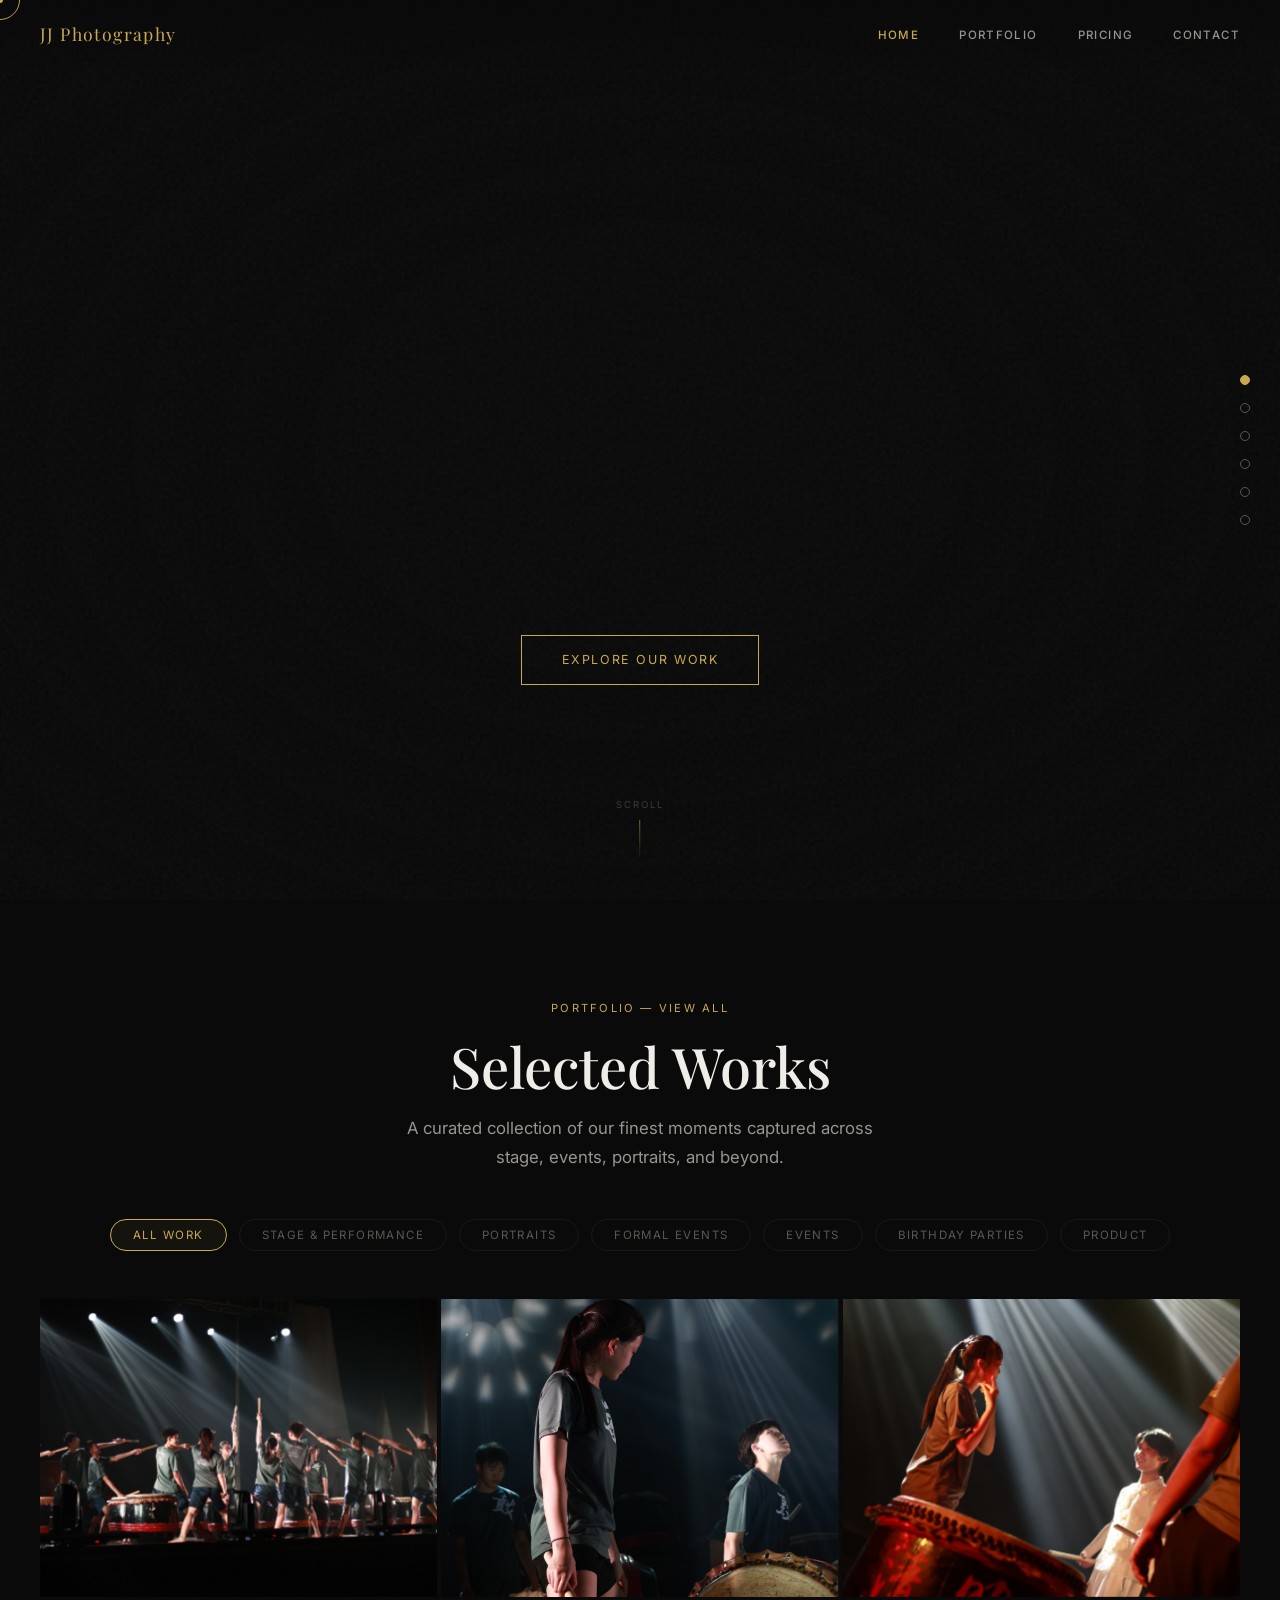
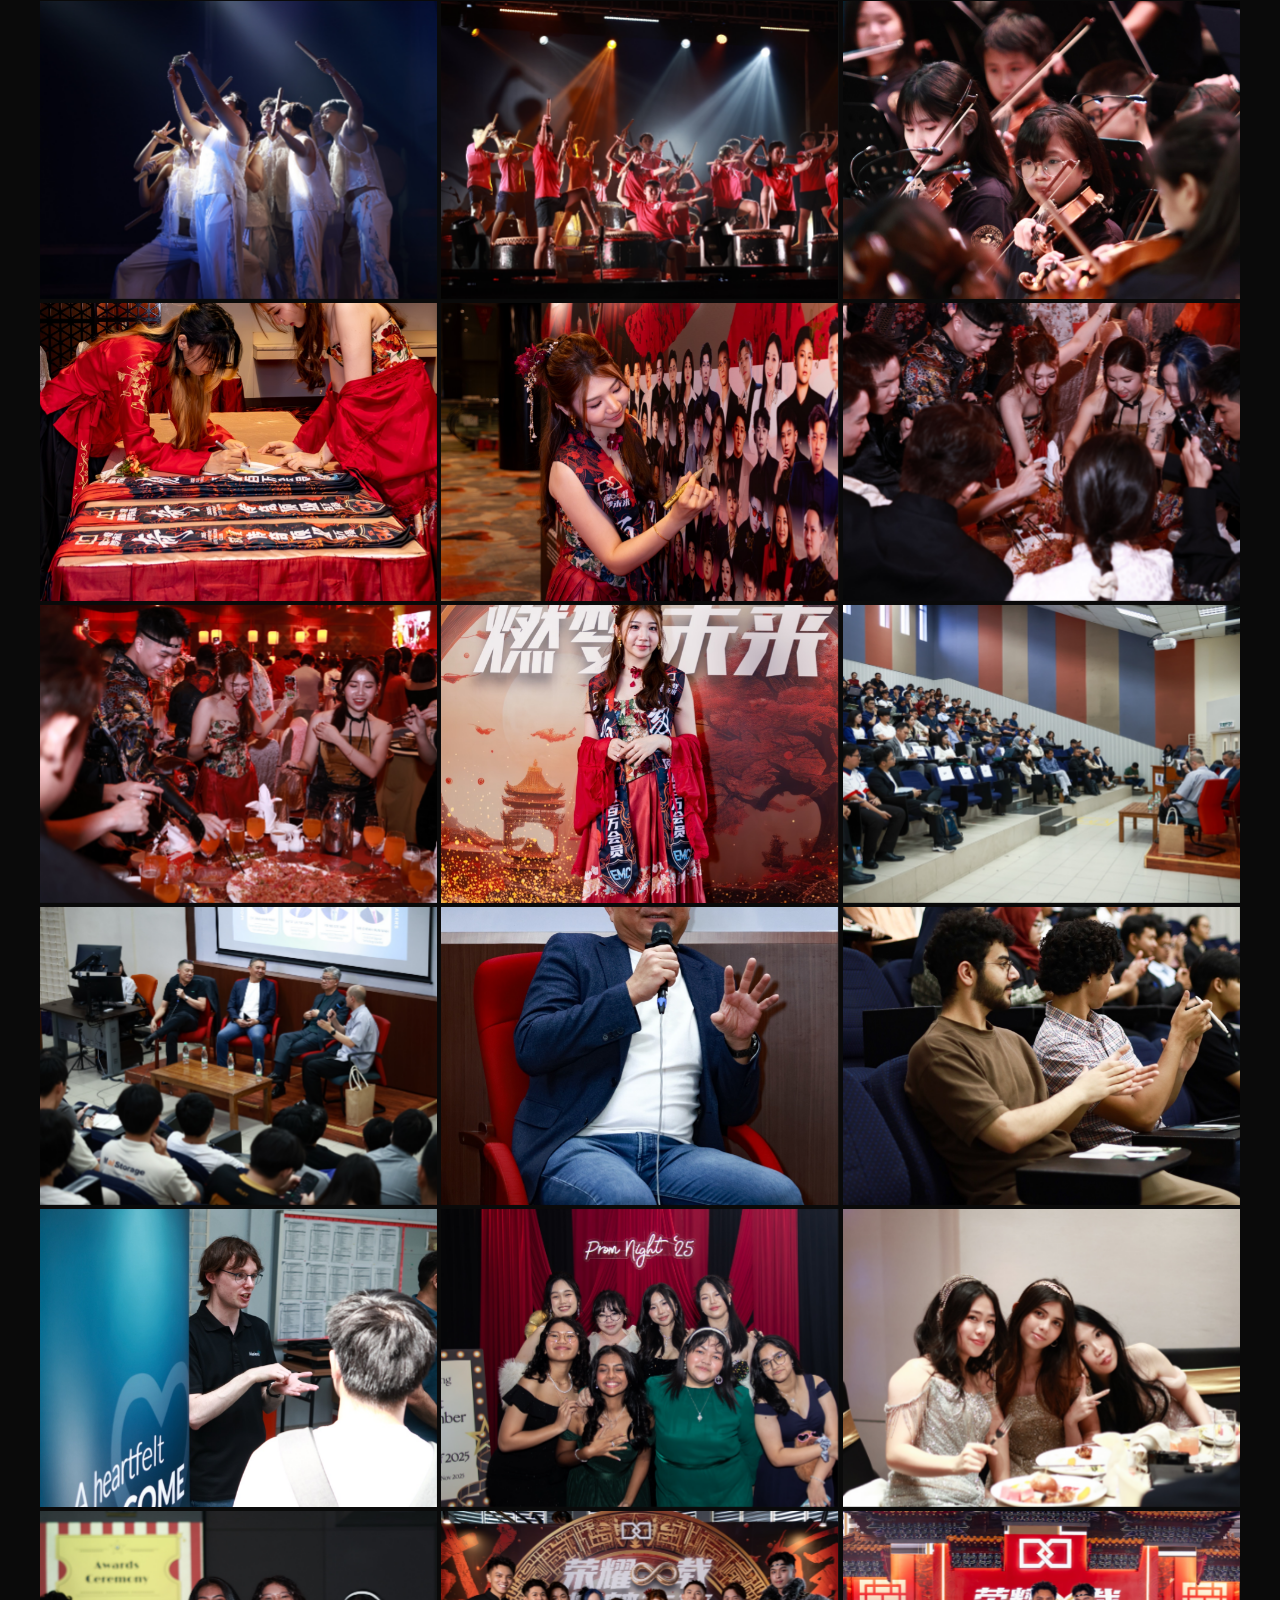
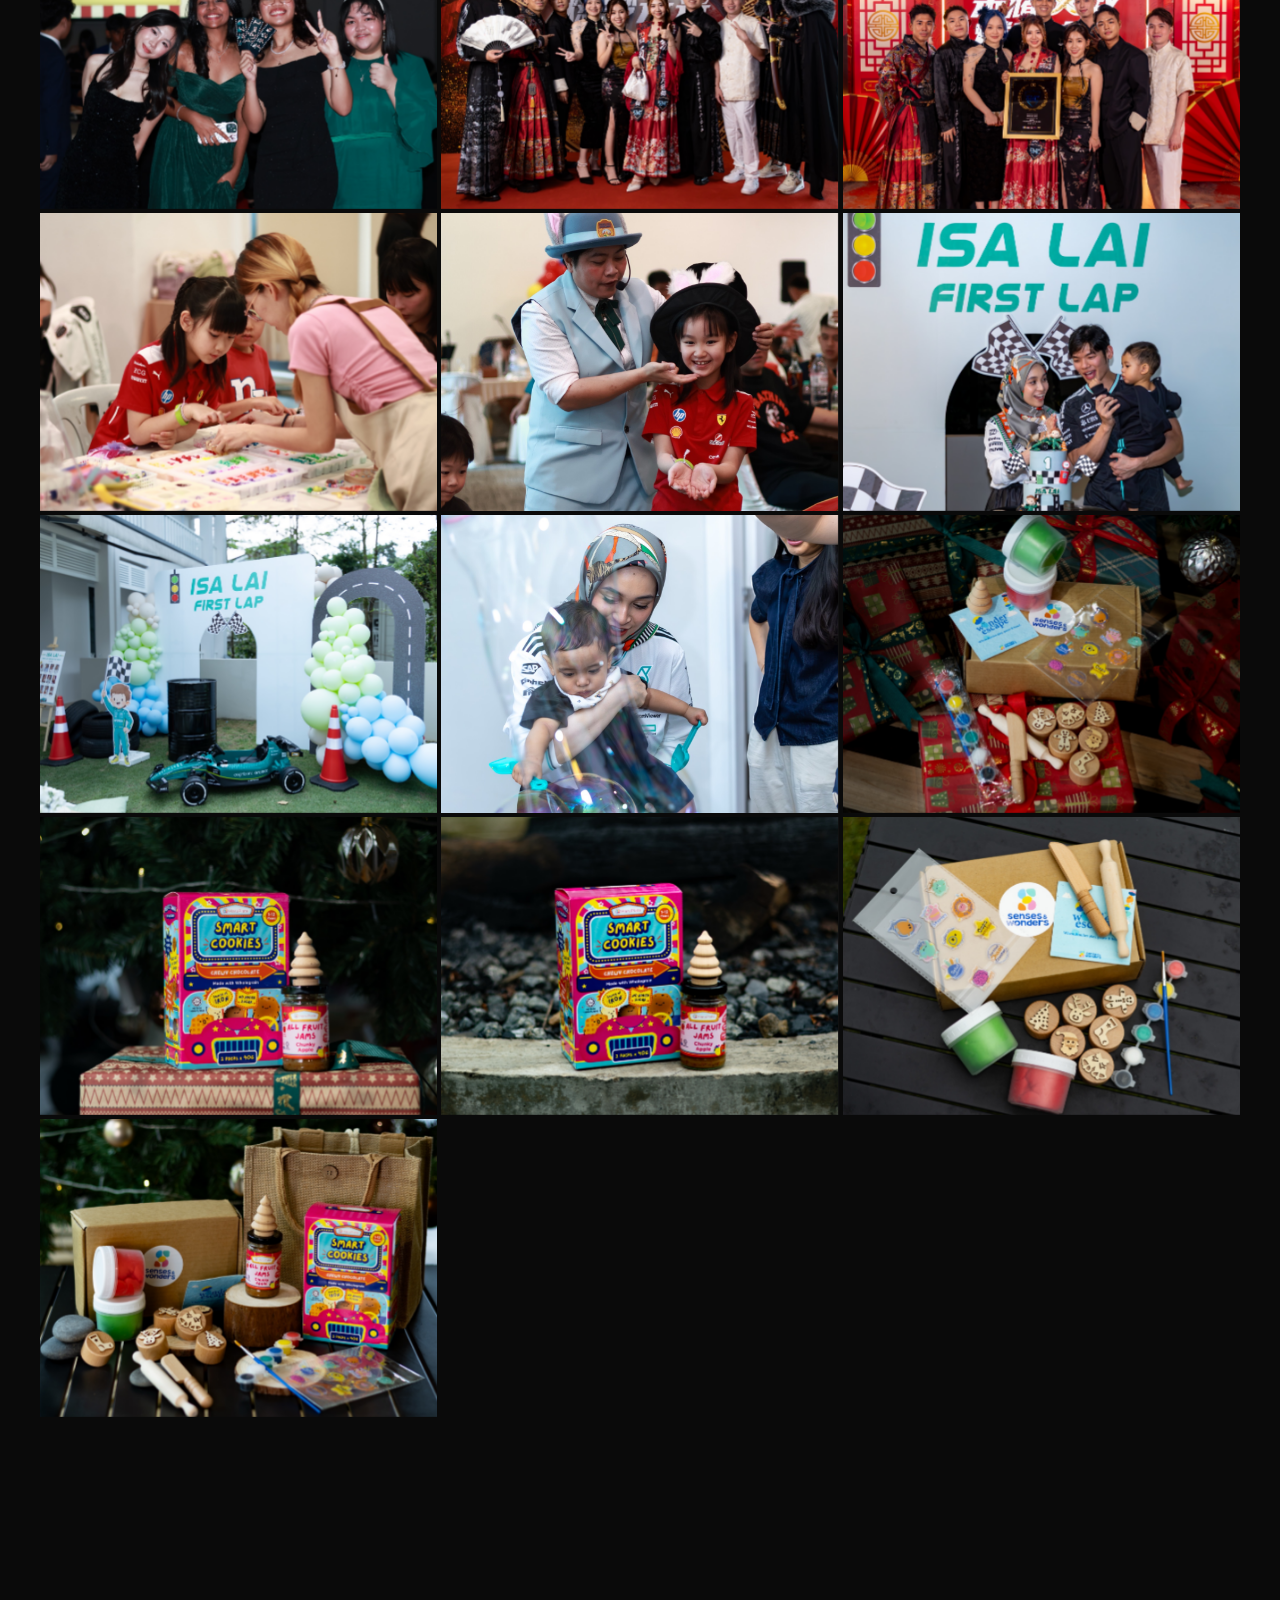
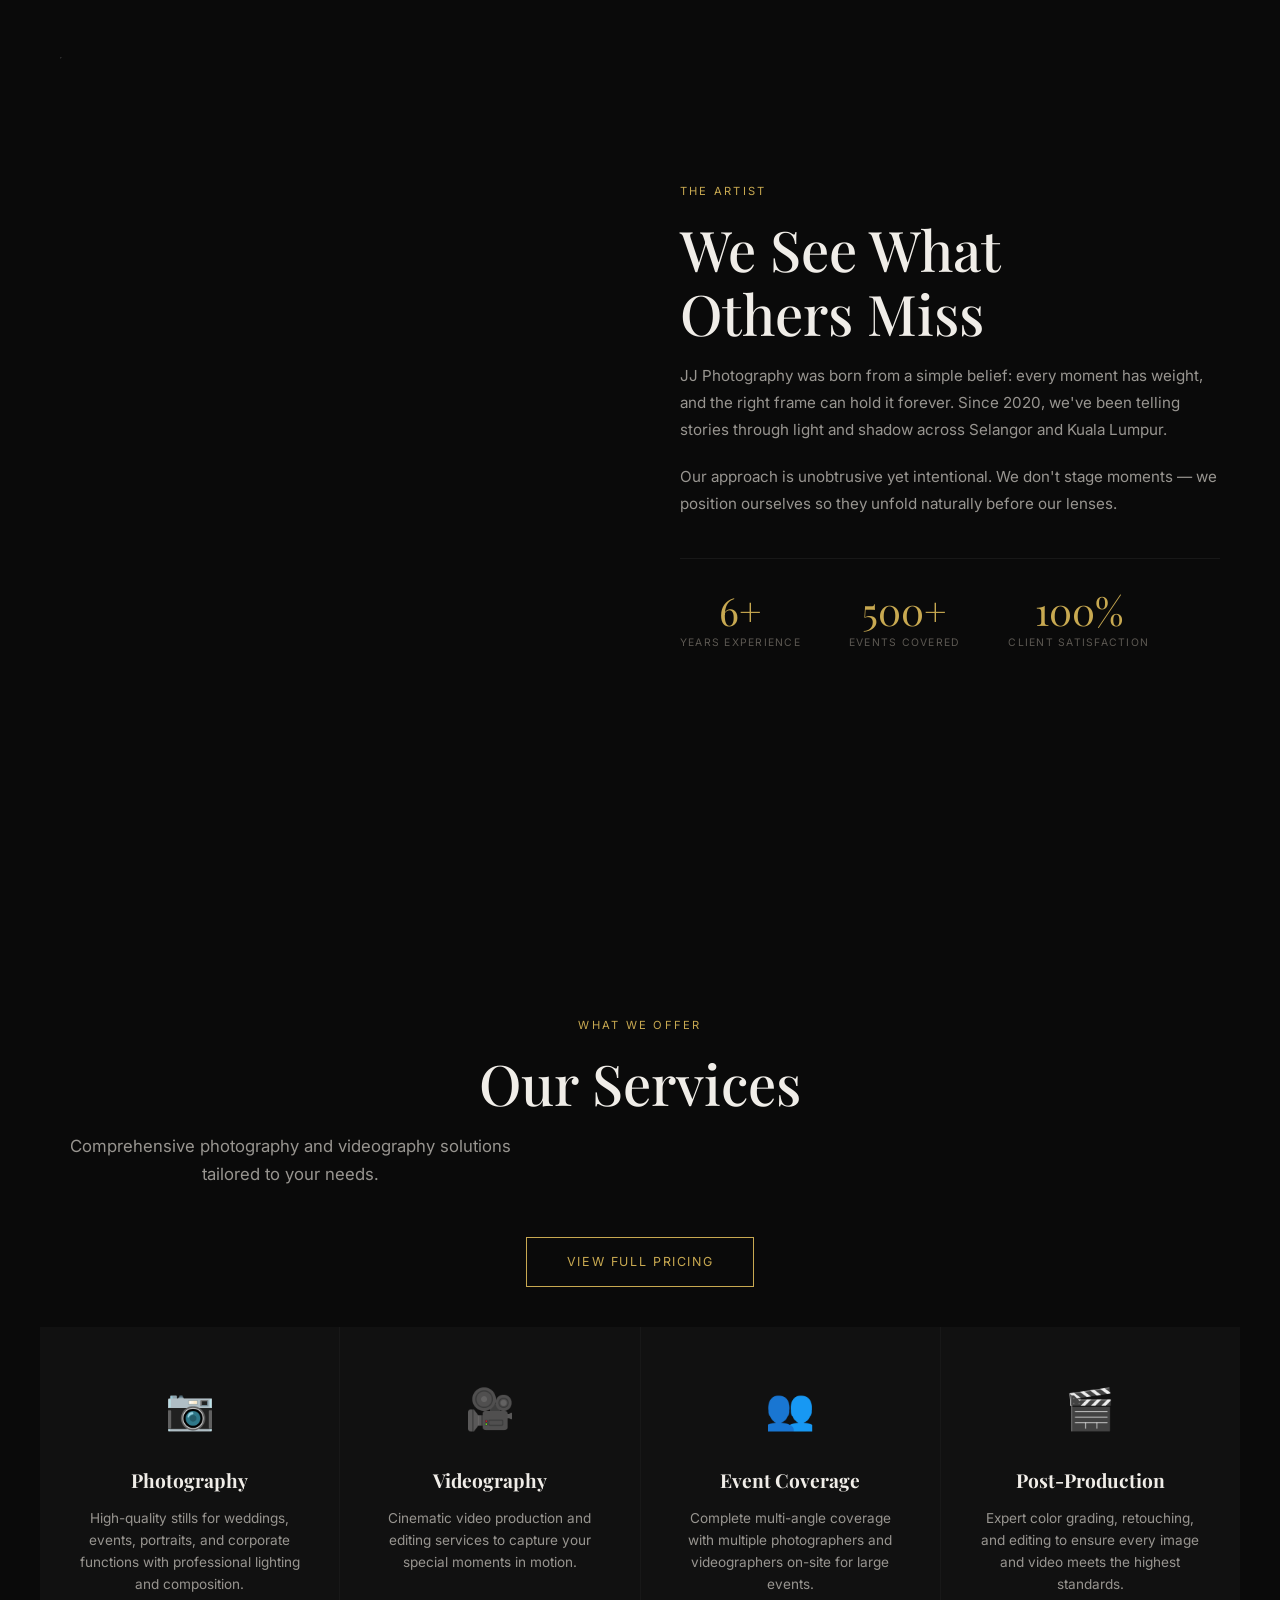
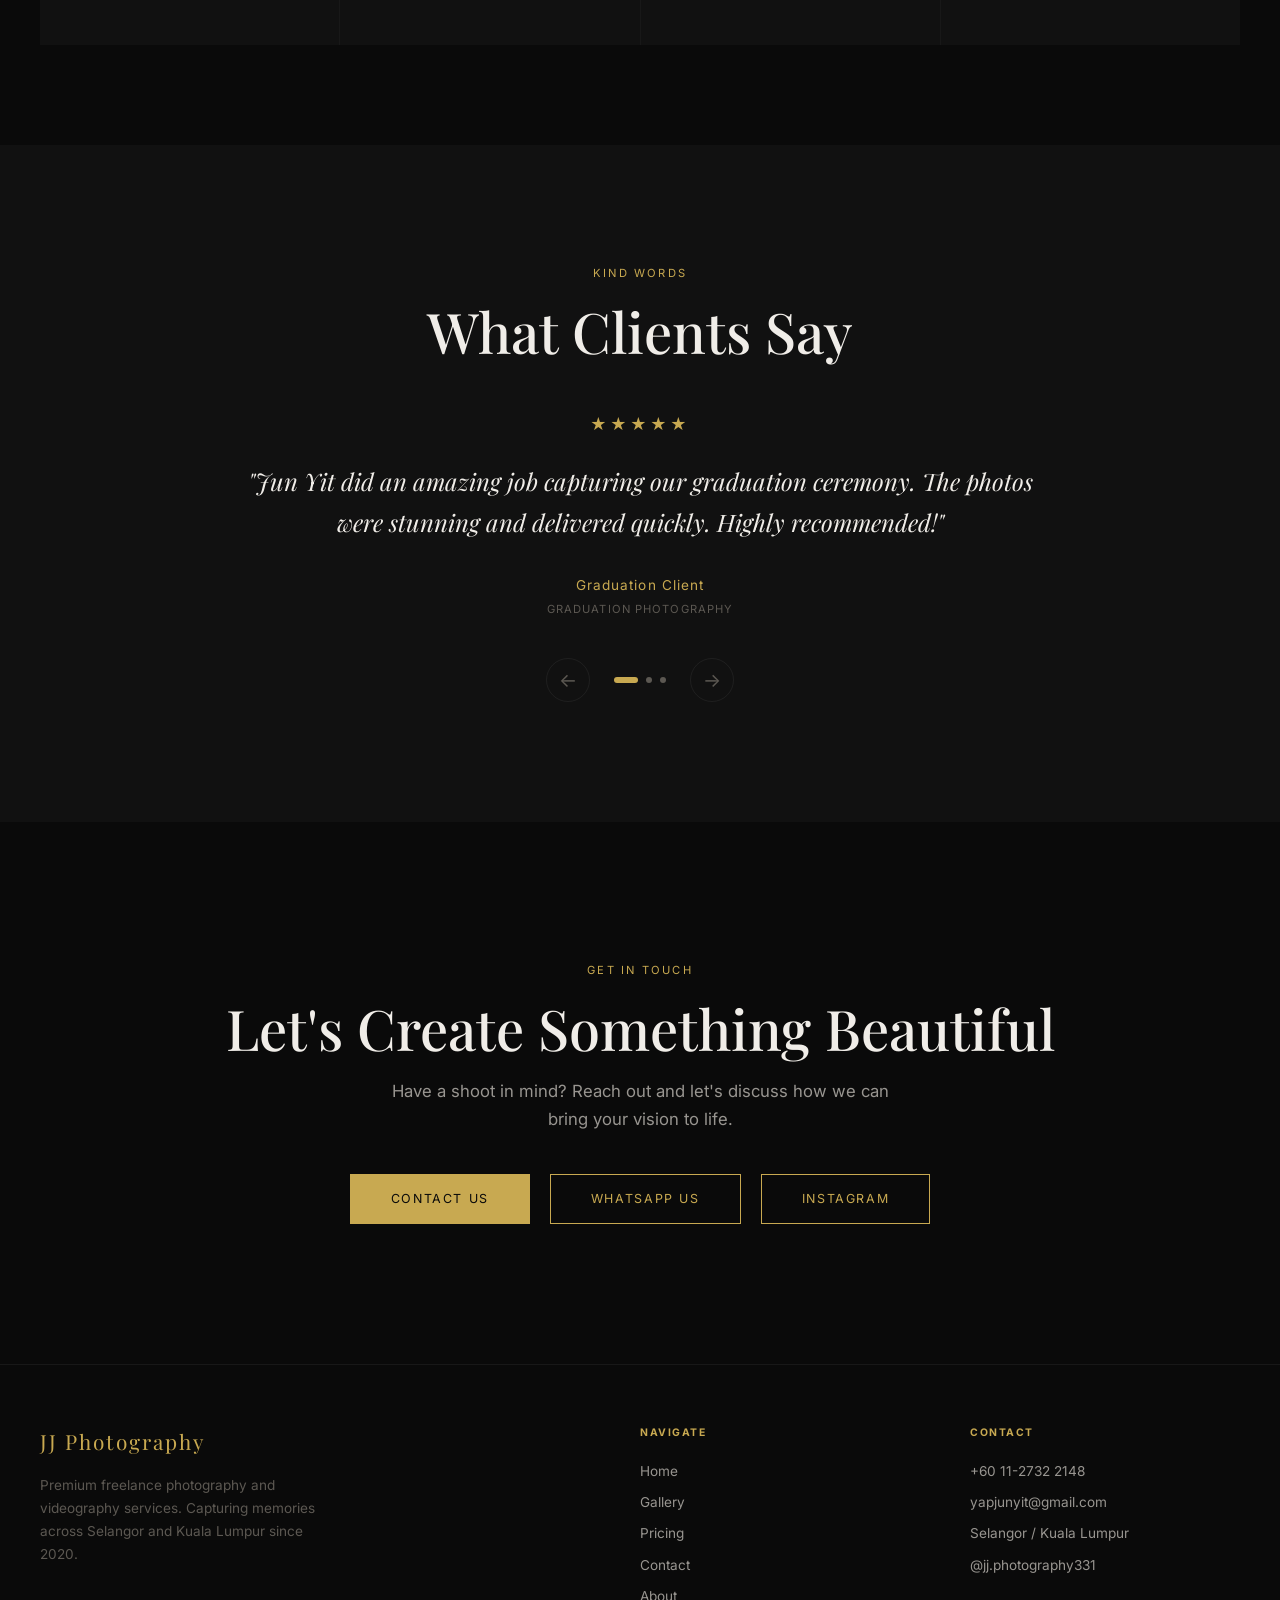
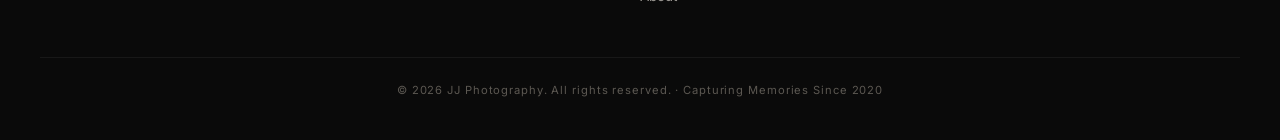
==== commit 887babc3: "Fix: remove # and & from image filenames for GitHub Pages compatibility GitHub Pages returns 404 for" ====
--- a/docs/index.html
+++ b/docs/index.html
@@ -240,7 +240,7 @@
     <script src="https://cdnjs.cloudflare.com/ajax/libs/gsap/3.12.5/ScrollTrigger.min.js"></script>
     <script src="js/lumen.js"></script>
     <script>
-        var galleryItems=[{category:'stage',title:'Drum Ensemble',img:'images/stage-performances/2O7A2941.JPG'},{category:'stage',title:'Solo Performance',img:'images/stage-performances/2O7A3180.JPG'},{category:'stage',title:'Group Performance',img:'images/stage-performances/2O7A3425.JPG'},{category:'stage',title:'Orchestra Concert',img:'images/stage-performances/2O7A3456.JPG'},{category:'stage',title:'String Orchestra',img:'images/stage-performances/2O7A3498.JPG'},{category:'stage',title:'Concert Evening',img:'images/stage-performances/JJ--105.jpg'},{category:'portraits',title:'Beach Portrait',img:'images/personal-portraits/%23JJ0007-F--3.jpg'},{category:'portraits',title:'Traditional Portrait',img:'images/personal-portraits/%23JJ0007-F--37.jpg'},{category:'portraits',title:'Casual Beach Shot',img:'images/personal-portraits/%23JJ0007-F--41.jpg'},{category:'portraits',title:'Studio Portrait',img:'images/personal-portraits/%23JJ0007-F--44.jpg'},{category:'portraits',title:'Outdoor Portrait',img:'images/personal-portraits/%23JJ0007-F--8.jpg'},{category:'formal',title:'Panel Discussion',img:'images/formal-events/JJ-00010-145.jpg'},{category:'formal',title:'Conference Attendees',img:'images/formal-events/JJ-00010-147.jpg'},{category:'formal',title:'Speaker Presentation',img:'images/formal-events/JJ-00010-154.jpg'},{category:'formal',title:'Corporate Event',img:'images/formal-events/JJ-00010-287.jpg'},{category:'formal',title:'Lecture Hall',img:'images/formal-events/JJ-00010-29.jpg'},{category:'event',title:'Backstage Moments',img:'images/events/%23JJ0002-1-Backstage-144.jpg'},{category:'event',title:'Prom Night',img:'images/events/%23JJ0002-1-Prom%20Night%2025%27-168.jpg'},{category:'event',title:'Crowd Moments',img:'images/events/%23JJ0002-1-Prom%20Night%2025%27-265.jpg'},{category:'event',title:'Candid Moments',img:'images/events/%23JJ0007-G--7.jpg'},{category:'event',title:'Guest Interactions',img:'images/events/%23JJ0007-G--22.jpg'},{category:'birthday',title:'Racing Themed Party',img:'images/birthday-parties/%23F%26G-1-582.jpg'},{category:'birthday',title:'Mother & Child',img:'images/birthday-parties/%23F%26G-1-611.jpg'},{category:'birthday',title:'Bubble Play Time',img:'images/birthday-parties/%23JJ0009%20%28146%20of%20205%29.jpg'},{category:'birthday',title:'Birthday Cake',img:'images/birthday-parties/%23JJ0009%20%283%20of%20205%29.jpg'},{category:'birthday',title:'Outdoor Setup',img:'images/birthday-parties/%23JJ0009%20%2837%20of%20205%29.jpg'},{category:'product',title:'Product Shot',img:'images/product/%23JJ0006_P-10.jpg'},{category:'product',title:'Product Display',img:'images/product/%23JJ0006_P-2.jpg'},{category:'product',title:'Product Detail',img:'images/product/%23JJ0006_P-20.jpg'},{category:'product',title:'Product Showcase',img:'images/product/%23JJ0006_P-28.jpg'},{category:'product',title:'Studio Product',img:'images/product/%23JJ0006_P-34.jpg'}];
+        var galleryItems=[{category:'stage',title:'Drum Ensemble',img:'images/stage-performances/2O7A2941.JPG'},{category:'stage',title:'Solo Performance',img:'images/stage-performances/2O7A3180.JPG'},{category:'stage',title:'Group Performance',img:'images/stage-performances/2O7A3425.JPG'},{category:'stage',title:'Orchestra Concert',img:'images/stage-performances/2O7A3456.JPG'},{category:'stage',title:'String Orchestra',img:'images/stage-performances/2O7A3498.JPG'},{category:'stage',title:'Concert Evening',img:'images/stage-performances/JJ--105.jpg'},{category:'portraits',title:'Beach Portrait',img:'images/personal-portraits/JJ0007-F--3.jpg'},{category:'portraits',title:'Traditional Portrait',img:'images/personal-portraits/JJ0007-F--37.jpg'},{category:'portraits',title:'Casual Beach Shot',img:'images/personal-portraits/JJ0007-F--41.jpg'},{category:'portraits',title:'Studio Portrait',img:'images/personal-portraits/JJ0007-F--44.jpg'},{category:'portraits',title:'Outdoor Portrait',img:'images/personal-portraits/JJ0007-F--8.jpg'},{category:'formal',title:'Panel Discussion',img:'images/formal-events/JJ-00010-145.jpg'},{category:'formal',title:'Conference Attendees',img:'images/formal-events/JJ-00010-147.jpg'},{category:'formal',title:'Speaker Presentation',img:'images/formal-events/JJ-00010-154.jpg'},{category:'formal',title:'Corporate Event',img:'images/formal-events/JJ-00010-287.jpg'},{category:'formal',title:'Lecture Hall',img:'images/formal-events/JJ-00010-29.jpg'},{category:'event',title:'Backstage Moments',img:'images/events/JJ0002-1-Backstage-144.jpg'},{category:'event',title:'Prom Night',img:'images/events/JJ0002-1-Prom%20Night%2025%27-168.jpg'},{category:'event',title:'Crowd Moments',img:'images/events/JJ0002-1-Prom%20Night%2025%27-265.jpg'},{category:'event',title:'Candid Moments',img:'images/events/JJ0007-G--7.jpg'},{category:'event',title:'Guest Interactions',img:'images/events/JJ0007-G--22.jpg'},{category:'birthday',title:'Racing Themed Party',img:'images/birthday-parties/FandG-1-582.jpg'},{category:'birthday',title:'Mother & Child',img:'images/birthday-parties/FandG-1-611.jpg'},{category:'birthday',title:'Bubble Play Time',img:'images/birthday-parties/JJ0009%20%28146%20of%20205%29.jpg'},{category:'birthday',title:'Birthday Cake',img:'images/birthday-parties/JJ0009%20%283%20of%20205%29.jpg'},{category:'birthday',title:'Outdoor Setup',img:'images/birthday-parties/JJ0009%20%2837%20of%20205%29.jpg'},{category:'product',title:'Product Shot',img:'images/product/JJ0006_P-10.jpg'},{category:'product',title:'Product Display',img:'images/product/JJ0006_P-2.jpg'},{category:'product',title:'Product Detail',img:'images/product/JJ0006_P-20.jpg'},{category:'product',title:'Product Showcase',img:'images/product/JJ0006_P-28.jpg'},{category:'product',title:'Studio Product',img:'images/product/JJ0006_P-34.jpg'}];
         var grid=document.getElementById('galleryGrid');
         galleryItems.forEach(function(item,i){var el=document.createElement('div');el.className='gallery-item';el.setAttribute('data-category',item.category);el.setAttribute('data-index',i);el.style.animationDelay=(i%12)*.05+'s';el.innerHTML='<img src="'+item.img+'" alt="'+item.title+'" loading="lazy"><div class="gallery-overlay"><div class="gallery-overlay-content"><p class="gallery-overlay-category">'+item.category+'</p><p class="gallery-overlay-title">'+item.title+'</p></div></div>';el.addEventListener('click',function(){openLightbox(i)});grid.appendChild(el)});
         document.querySelectorAll('.filter-btn').forEach(function(btn){btn.addEventListener('click',function(){document.querySelectorAll('.filter-btn').forEach(function(b){b.classList.remove('active')});btn.classList.add('active');var filter=btn.getAttribute('data-filter');document.querySelectorAll('.gallery-item').forEach(function(item,j){if(filter==='all'||item.getAttribute('data-category')===filter){item.classList.remove('hidden');item.style.animation='none';item.offsetHeight;item.style.animation='galleryFadeIn .5s cubic-bezier(.65,0,.35,1) forwards';item.style.animationDelay=(j%8)*.05+'s'}else{item.classList.add('hidden')}})})});
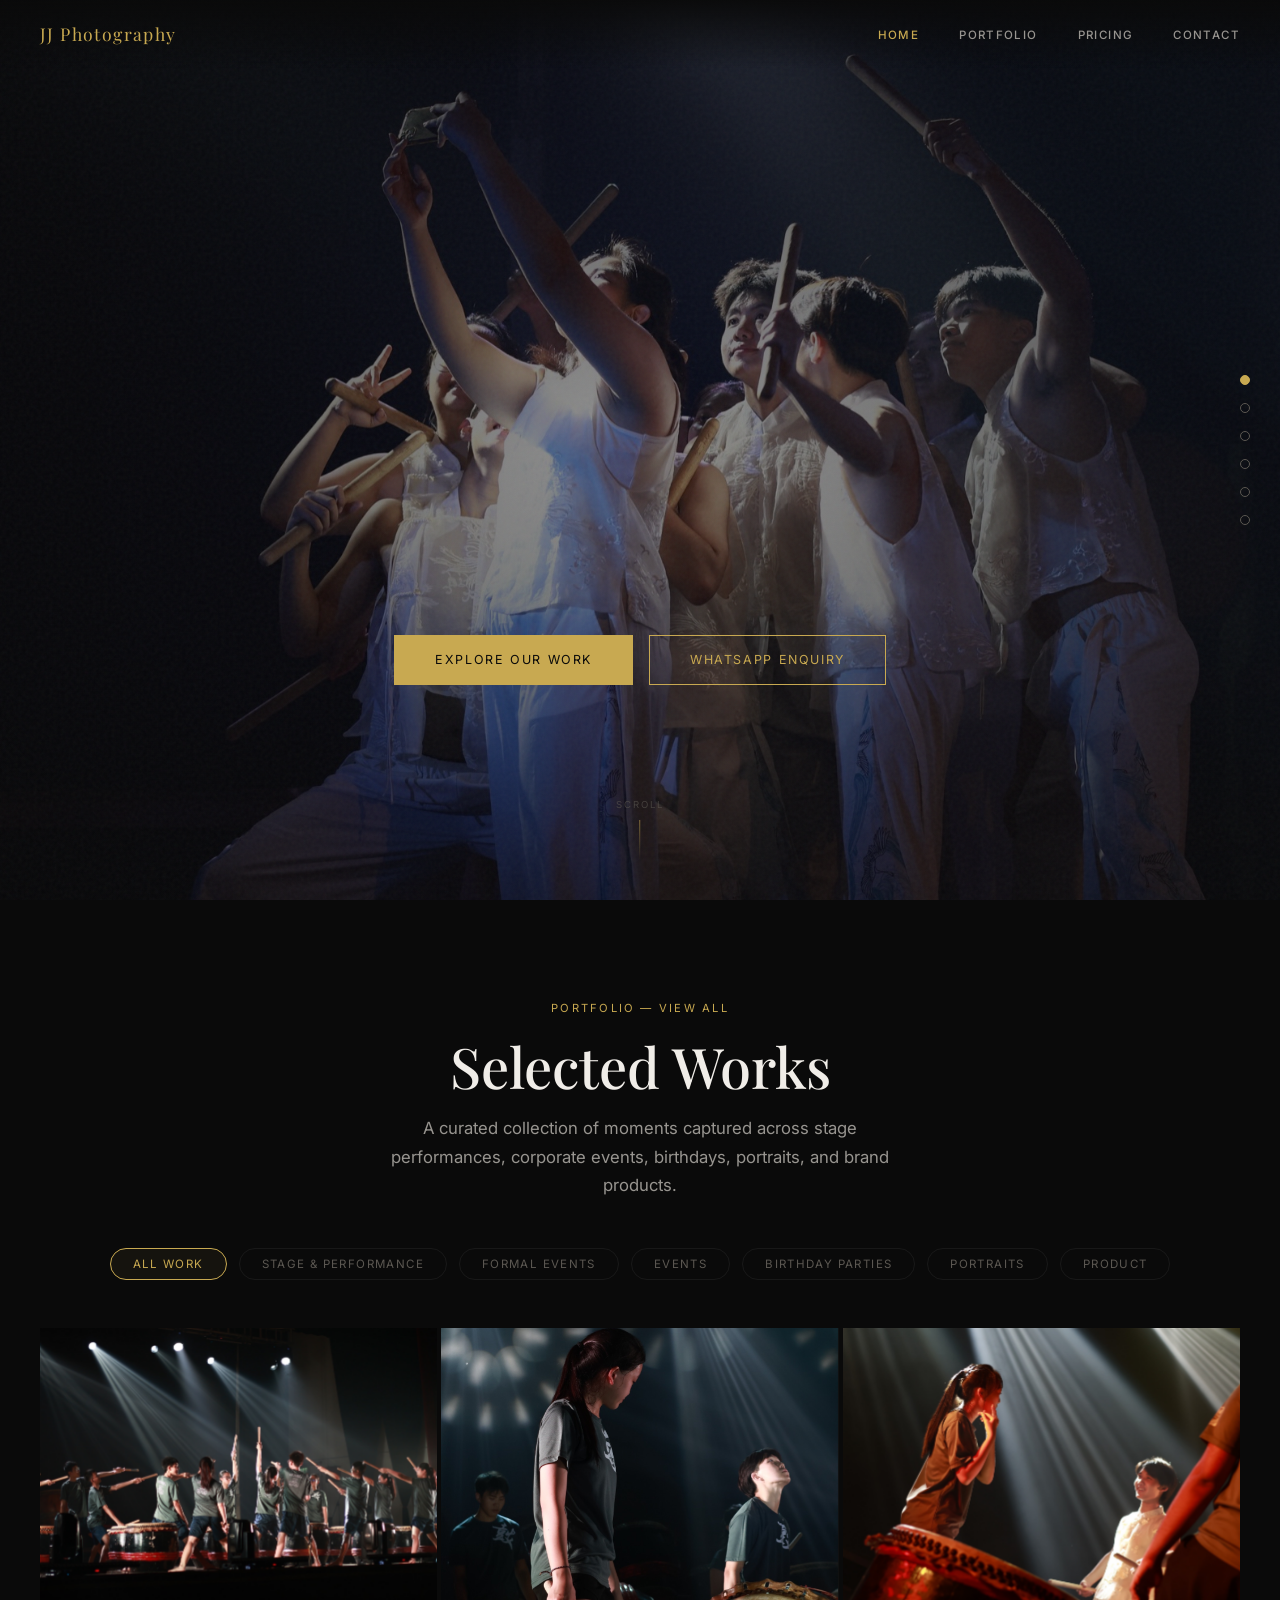
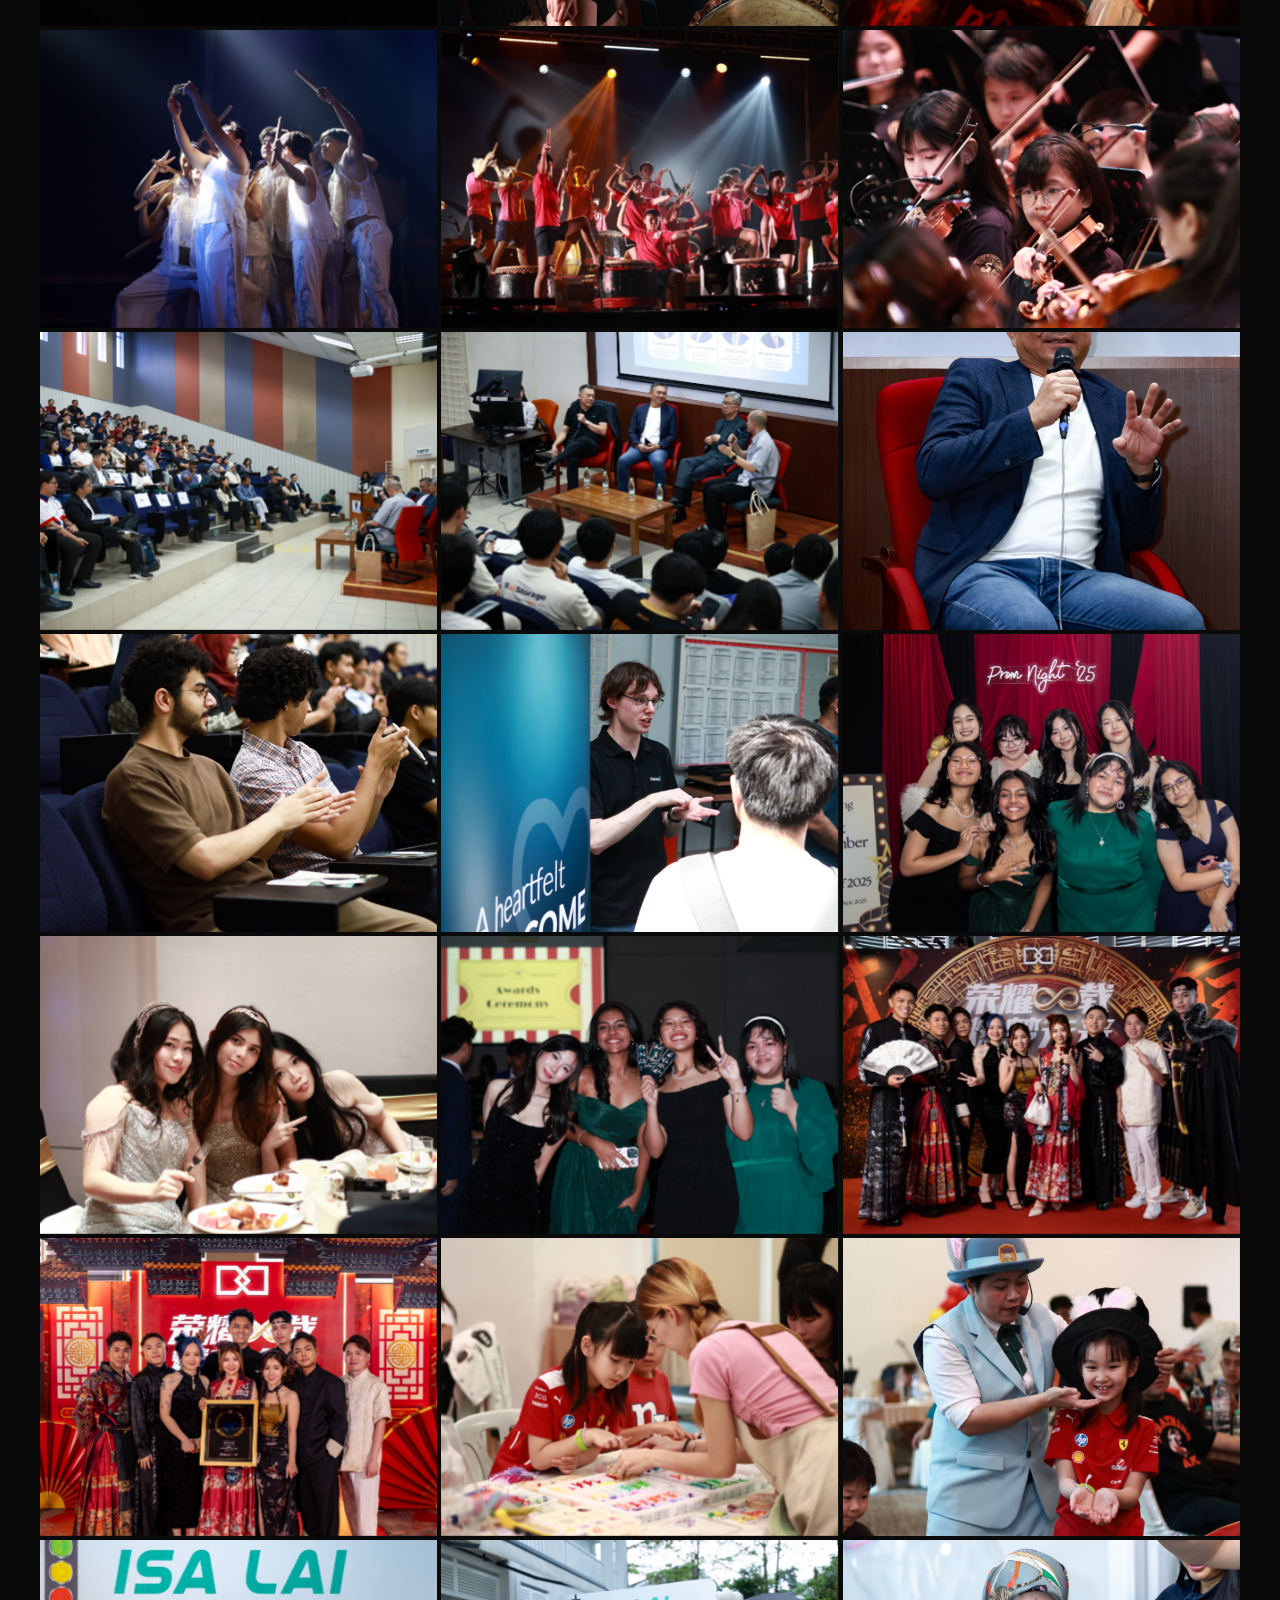
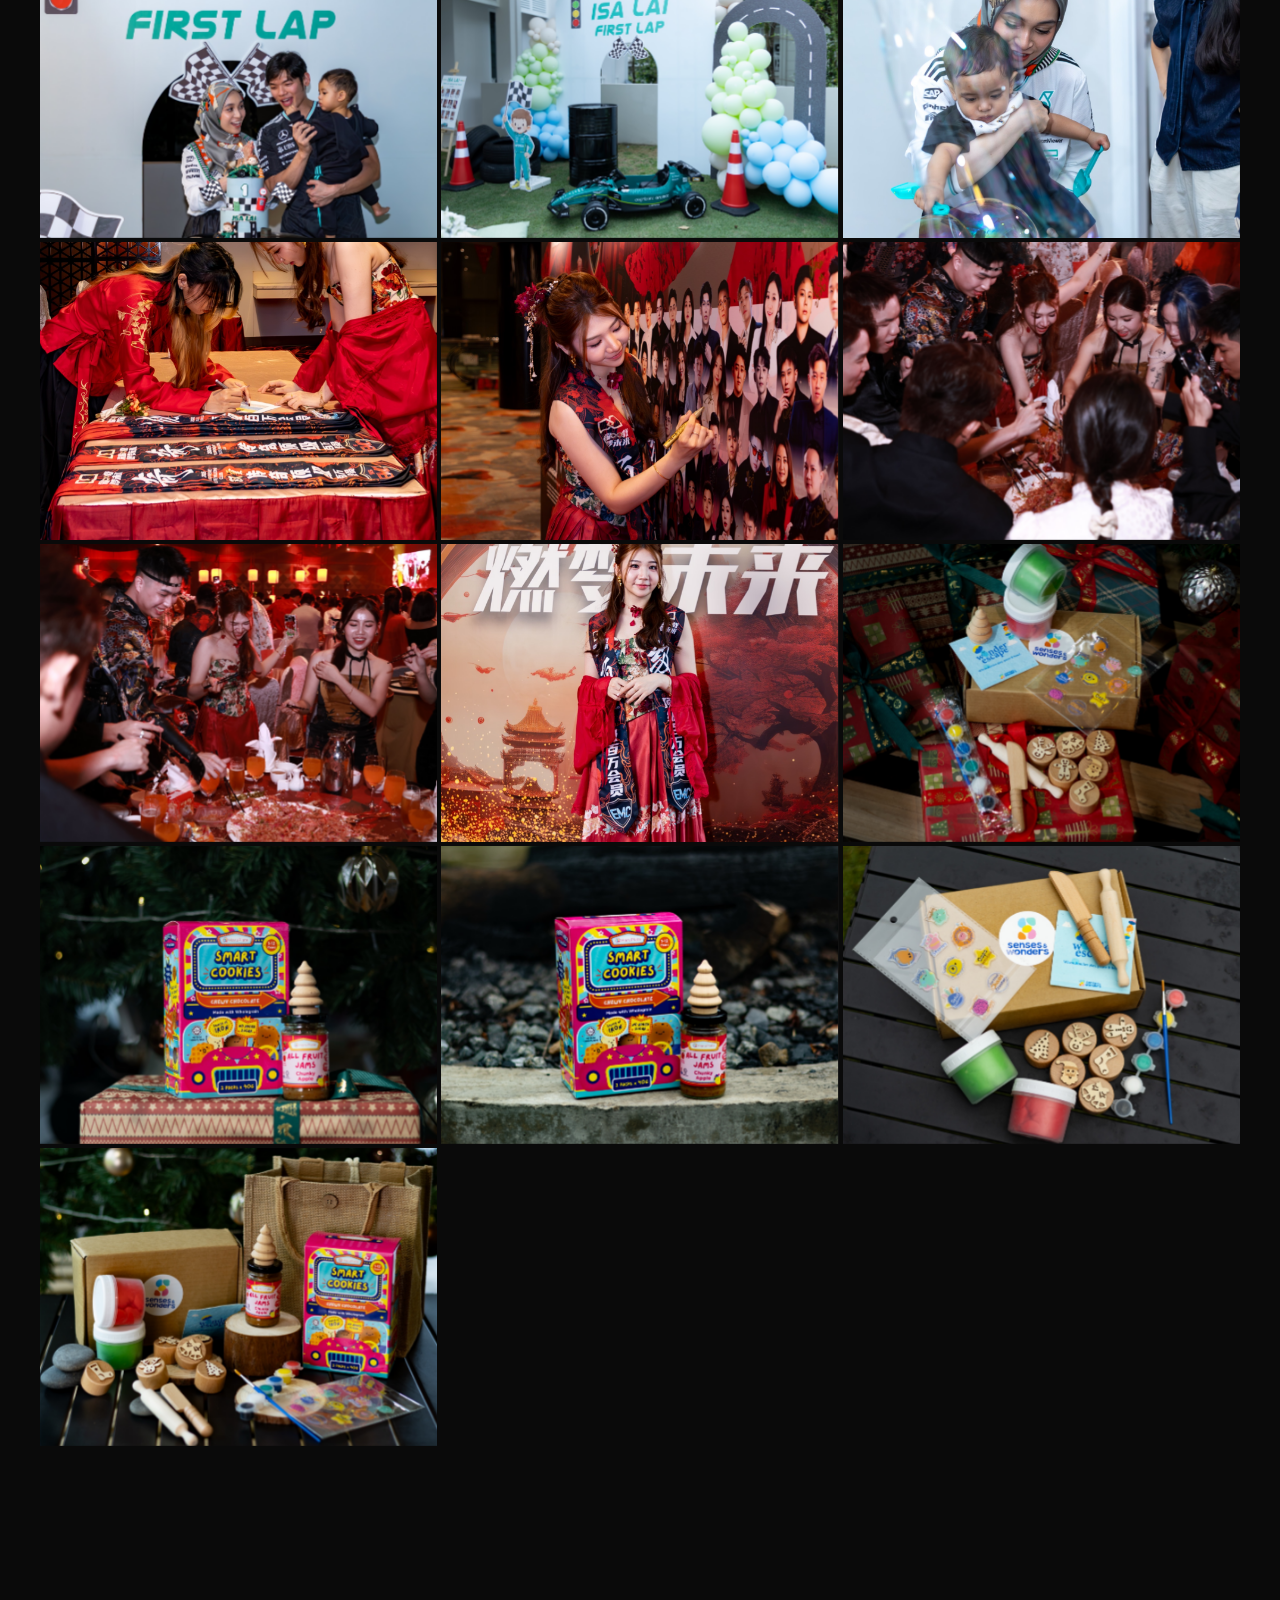
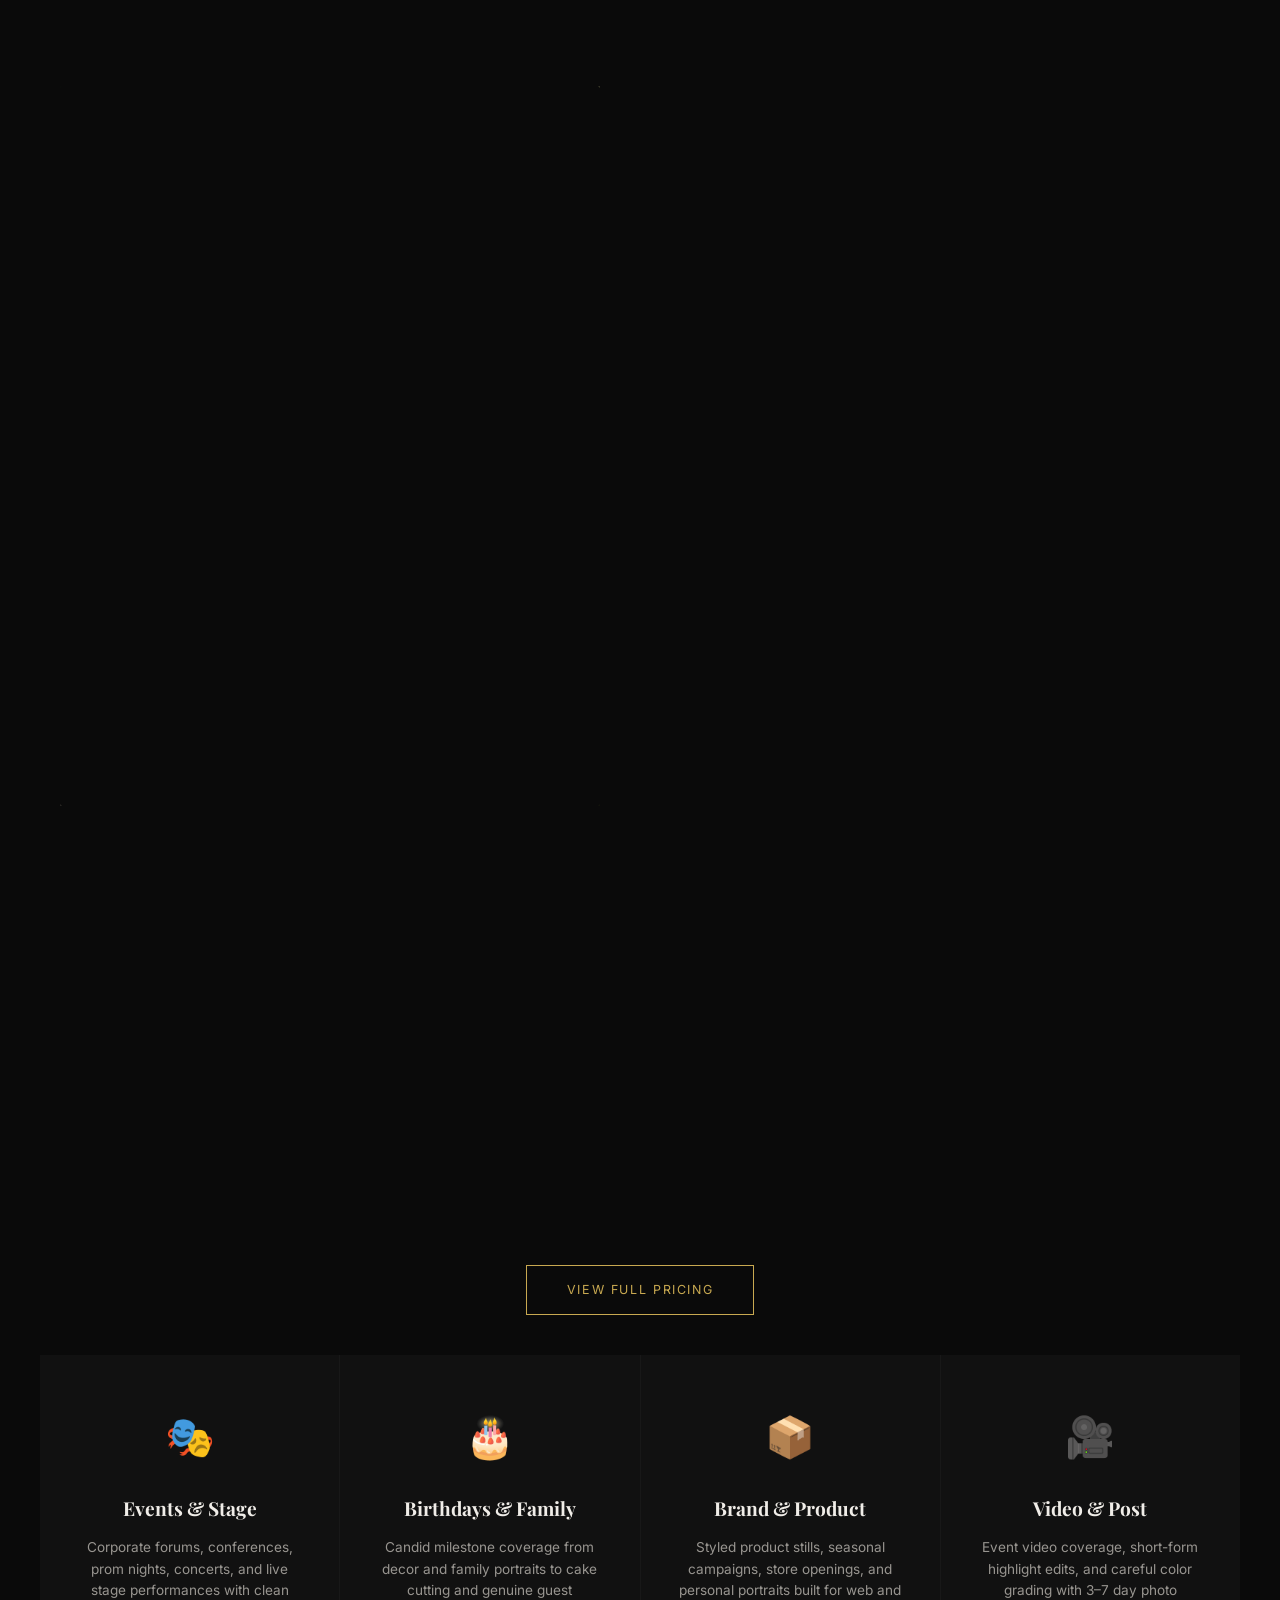
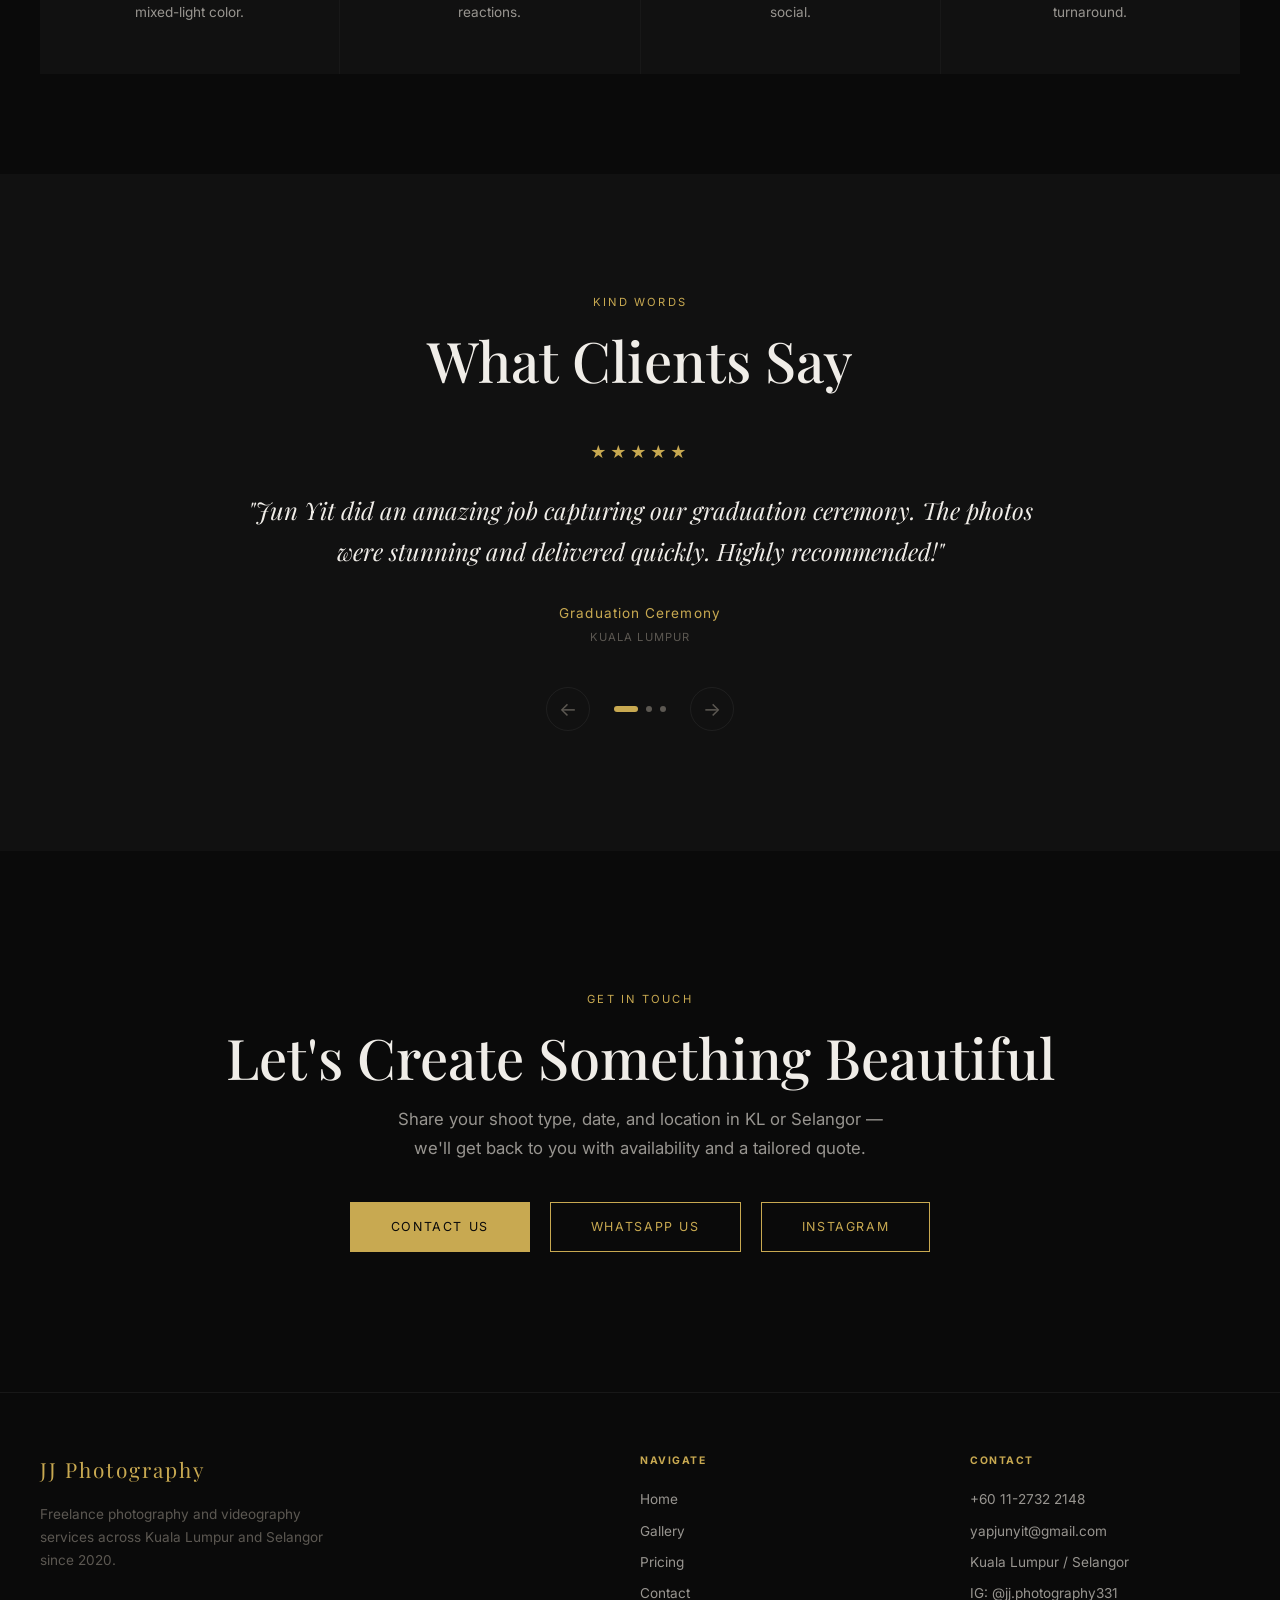
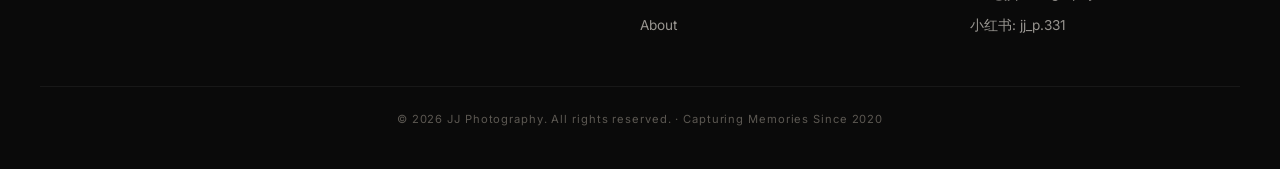
==== commit 4a657bae: "Fix contact links, pricing math, real hero/about photos, lightbox filter, UX speed, and SEO metadata" ====
--- a/docs/index.html
+++ b/docs/index.html
@@ -3,19 +3,44 @@
 <head>
     <meta charset="UTF-8">
     <meta name="viewport" content="width=device-width, initial-scale=1.0">
-    <meta name="description" content="JJ Photography — Premium freelance photography and videography in Selangor and Kuala Lumpur. EST. 2020.">
-    <meta property="og:title" content="JJ Photography — Capturing Moments That Matter">
-    <meta property="og:image" content="images/logo.png">
-    <title>JJ Photography — Capturing Moments That Matter</title>
+    <meta name="description" content="JJ Photography — Freelance event, stage, birthday, portrait, and product photography & videography in Kuala Lumpur and Selangor. Est. 2020.">
+    <link rel="canonical" href="https://yapjunyit-lgtm.github.io/jjphotography-website/">
+    <meta property="og:type" content="website">
+    <meta property="og:url" content="https://yapjunyit-lgtm.github.io/jjphotography-website/">
+    <meta property="og:title" content="JJ Photography — Event, Portrait &amp; Product Photographer in KL &amp; Selangor">
+    <meta property="og:description" content="Freelance photography &amp; videography across Kuala Lumpur and Selangor. Stage performances, corporate events, birthdays, portraits, and product shoots.">
+    <meta property="og:image" content="https://yapjunyit-lgtm.github.io/jjphotography-website/images/stage-performances/2O7A3456.JPG">
+    <meta name="twitter:card" content="summary_large_image">
+    <meta name="twitter:title" content="JJ Photography — KL &amp; Selangor Photographer">
+    <meta name="twitter:description" content="Event, stage, birthday, portrait, and product photography in Kuala Lumpur &amp; Selangor.">
+    <meta name="twitter:image" content="https://yapjunyit-lgtm.github.io/jjphotography-website/images/stage-performances/2O7A3456.JPG">
+    <title>JJ Photography — Event, Portrait &amp; Product Photographer in KL &amp; Selangor</title>
     <link rel="icon" type="image/png" href="images/logo.png">
     <link rel="preconnect" href="https://fonts.googleapis.com">
     <link rel="preconnect" href="https://fonts.gstatic.com" crossorigin>
     <link href="https://fonts.googleapis.com/css2?family=Inter:wght@300;400;500;600&family=Playfair+Display:ital,wght@0,400;0,500;0,600;0,700;1,400&display=swap" rel="stylesheet">
     <link rel="stylesheet" href="css/lumen.css">
+    <script type="application/ld+json">
+    {
+      "@context": "https://schema.org",
+      "@type": "ProfessionalService",
+      "name": "JJ Photography",
+      "description": "Freelance photography and videography for events, stage performances, birthdays, portraits, and brand products in Kuala Lumpur and Selangor.",
+      "url": "https://yapjunyit-lgtm.github.io/jjphotography-website/",
+      "image": "https://yapjunyit-lgtm.github.io/jjphotography-website/images/stage-performances/2O7A3456.JPG",
+      "telephone": "+601127322148",
+      "email": "yapjunyit@gmail.com",
+      "areaServed": ["Kuala Lumpur", "Selangor"],
+      "priceRange": "RM120 - RM1200+",
+      "sameAs": [
+        "https://www.instagram.com/jj.photography331/"
+      ]
+    }
+    </script>
     <style>
         .hero{min-height:100vh;display:flex;align-items:center;justify-content:center;position:relative;overflow:hidden;padding:0 40px}
-        .hero-bg{position:absolute;inset:-10%;background-image:url('https://images.unsplash.com/photo-1516035069371-29a1b244cc32?w=1920&q=85');background-size:cover;background-position:center;will-change:transform;z-index:0}
-        .hero-bg::after{content:'';position:absolute;inset:0;background:radial-gradient(ellipse at center,transparent 30%,rgba(10,10,10,0.85) 100%)}
+        .hero-bg{position:absolute;inset:-10%;background-image:url('images/stage-performances/2O7A3456.JPG');background-size:cover;background-position:center 30%;will-change:transform;z-index:0}
+        .hero-bg::after{content:'';position:absolute;inset:0;background:radial-gradient(ellipse at center,rgba(10,10,10,0.45) 0%,rgba(10,10,10,0.88) 100%)}
         .hero-grain{position:absolute;inset:0;z-index:1;opacity:.04;background-image:url("data:image/svg+xml,%3Csvg viewBox='0 0 256 256' xmlns='http://www.w3.org/2000/svg'%3E%3Cfilter id='n'%3E%3CfeTurbulence type='fractalNoise' baseFrequency='0.9' numOctaves='4' stitchTiles='stitch'/%3E%3C/filter%3E%3Crect width='100%25' height='100%25' filter='url(%23n)'/%3E%3C/svg%3E");pointer-events:none}
         .hero-content{position:relative;z-index:2;text-align:center;max-width:900px}
         .hero-line{overflow:hidden;display:block}
@@ -26,11 +51,11 @@
         .scroll-indicator span{font-size:.6rem;letter-spacing:.2em;text-transform:uppercase;color:var(--text-muted)}
         .scroll-indicator-line{width:1px;height:40px;background:linear-gradient(to bottom,var(--accent),transparent);animation:scrollPulse 2s ease-in-out infinite}
         @keyframes scrollPulse{0%,100%{opacity:.3;transform:scaleY(.6);transform-origin:top}50%{opacity:1;transform:scaleY(1);transform-origin:top}}
-        .filter-btn{padding:8px 22px;font-size:.72rem;letter-spacing:.12em;text-transform:uppercase;color:var(--text-muted);border:1px solid var(--border-subtle);border-radius:100px;transition:all .35s var(--transition-smooth);cursor:none}
+        .filter-btn{padding:8px 22px;font-size:.72rem;letter-spacing:.12em;text-transform:uppercase;color:var(--text-muted);border:1px solid var(--border-subtle);border-radius:100px;transition:all .35s var(--transition-smooth);cursor:pointer}
         .filter-btn.active,.filter-btn:hover{color:var(--accent);border-color:var(--accent);background:rgba(200,169,81,.06)}
         .gallery-filters{display:flex;flex-wrap:wrap;justify-content:center;gap:12px;margin-bottom:3rem}
         .gallery-grid{display:grid;grid-template-columns:repeat(auto-fill,minmax(320px,1fr));gap:4px;max-width:1600px;margin:0 auto}
-        .gallery-item{position:relative;overflow:hidden;aspect-ratio:4/3;cursor:none;background:var(--bg-surface);opacity:0;transform:translateY(20px);animation:galleryFadeIn .6s cubic-bezier(.65,0,.35,1) forwards}
+        .gallery-item{position:relative;overflow:hidden;aspect-ratio:4/3;cursor:pointer;background:var(--bg-surface);opacity:0;transform:translateY(20px);animation:galleryFadeIn .6s cubic-bezier(.65,0,.35,1) forwards}
         @keyframes galleryFadeIn{to{opacity:1;transform:translateY(0)}}
         .gallery-item.hidden{display:none}
         .gallery-item img{width:100%;height:100%;object-fit:cover;transition:transform .7s var(--transition-smooth);will-change:transform}
@@ -39,13 +64,13 @@
         .gallery-item:hover .gallery-overlay{opacity:1}
         .gallery-overlay-category{font-size:.6rem;letter-spacing:.15em;text-transform:uppercase;color:var(--accent);margin-bottom:4px}
         .gallery-overlay-title{font-family:'Playfair Display',serif;font-size:1.1rem;color:var(--text-primary)}
-        .lightbox{position:fixed;inset:0;background:rgba(0,0,0,.96);z-index:99990;display:flex;align-items:center;justify-content:center;opacity:0;visibility:hidden;transition:opacity .4s var(--transition-smooth),visibility .4s var(--transition-smooth)}
+        .lightbox{position:fixed;inset:0;background:rgba(0,0,0,.96);z-index:99990;display:flex;align-items:center;justify-content:center;opacity:0;visibility:hidden;transition:opacity .35s var(--transition-smooth),visibility .35s var(--transition-smooth)}
         .lightbox.open{opacity:1;visibility:visible}
-        .lightbox img{max-width:90vw;max-height:85vh;object-fit:contain;box-shadow:0 20px 60px rgba(0,0,0,.6);transform:scale(.92);transition:transform .5s cubic-bezier(.34,1.56,.64,1)}
+        .lightbox img{max-width:90vw;max-height:85vh;object-fit:contain;box-shadow:0 20px 60px rgba(0,0,0,.6);transform:scale(.95);transition:transform .4s cubic-bezier(.34,1.56,.64,1)}
         .lightbox.open img{transform:scale(1)}
-        .lightbox-close{position:absolute;top:24px;right:32px;font-size:2rem;color:var(--text-primary);z-index:99991;cursor:none;width:48px;height:48px;display:flex;align-items:center;justify-content:center;transition:color .3s}
+        .lightbox-close{position:absolute;top:24px;right:32px;font-size:2rem;color:var(--text-primary);z-index:99991;cursor:pointer;width:48px;height:48px;display:flex;align-items:center;justify-content:center;transition:color .3s}
         .lightbox-close:hover{color:var(--accent)}
-        .lightbox-nav{position:absolute;top:50%;transform:translateY(-50%);font-size:2.5rem;color:var(--text-primary);z-index:99991;cursor:none;padding:20px;transition:color .3s}
+        .lightbox-nav{position:absolute;top:50%;transform:translateY(-50%);font-size:2.5rem;color:var(--text-primary);z-index:99991;cursor:pointer;padding:20px;transition:color .3s}
         .lightbox-nav:hover{color:var(--accent)}
         .lightbox-prev{left:16px}.lightbox-next{right:16px}
         .lightbox-caption{position:absolute;bottom:32px;left:50%;transform:translateX(-50%);text-align:center}
@@ -54,8 +79,8 @@
         .about{padding:140px 60px}
         .about-grid{display:grid;grid-template-columns:1fr 1fr;gap:80px;align-items:center;max-width:1300px;margin:0 auto}
         .about-image-wrapper{position:relative;overflow:hidden;border-radius:2px;aspect-ratio:3/4}
-        .about-image-wrapper img{width:100%;height:100%;object-fit:cover;filter:grayscale(20%);transition:filter .6s}
-        .about-image-wrapper:hover img{filter:grayscale(0)}
+        .about-image-wrapper img{width:100%;height:100%;object-fit:cover;object-position:center top;transition:transform .6s var(--transition-smooth)}
+        .about-image-wrapper:hover img{transform:scale(1.03)}
         .about-image-reveal{position:absolute;inset:0;background:var(--bg-deep);transform-origin:top;will-change:transform}
         .about-text p{color:var(--text-secondary);line-height:1.8;margin-bottom:1.2rem;font-size:.95rem}
         .about-stats{display:flex;gap:3rem;margin-top:2.5rem;padding-top:2rem;border-top:1px solid var(--border-subtle)}
@@ -79,25 +104,22 @@
         .testimonial-author{font-size:.85rem;color:var(--accent);letter-spacing:.08em}
         .testimonial-role{font-size:.7rem;color:var(--text-muted);letter-spacing:.1em;text-transform:uppercase;margin-top:4px}
         .testimonials-controls{display:flex;justify-content:center;align-items:center;gap:24px;margin-top:2.5rem}
-        .testimonial-btn{width:44px;height:44px;border:1px solid var(--border-subtle);border-radius:50%;display:flex;align-items:center;justify-content:center;font-size:1.2rem;color:var(--text-muted);transition:all .35s var(--transition-smooth);cursor:none}
+        .testimonial-btn{width:44px;height:44px;border:1px solid var(--border-subtle);border-radius:50%;display:flex;align-items:center;justify-content:center;font-size:1.2rem;color:var(--text-muted);transition:all .35s var(--transition-smooth);cursor:pointer}
         .testimonial-btn:hover{border-color:var(--accent);color:var(--accent)}
         .testimonial-dots{display:flex;gap:8px}
-        .testimonial-dot{width:6px;height:6px;border-radius:50%;background:var(--text-muted);transition:all .35s;cursor:none}
+        .testimonial-dot{width:6px;height:6px;border-radius:50%;background:var(--text-muted);transition:all .35s;cursor:pointer}
         .testimonial-dot.active{background:var(--accent);width:24px;border-radius:100px}
         .cta-section{text-align:center;padding:140px 40px}
         .cta-buttons{display:flex;gap:20px;justify-content:center;flex-wrap:wrap}
-        @media(max-width:768px){.hero{padding:0 20px;min-height:90vh}.scroll-indicator{bottom:20px}.gallery-grid{grid-template-columns:repeat(auto-fill,minmax(160px,1fr));gap:3px}.gallery-overlay{opacity:.85}.gallery-overlay-title{font-size:.85rem}.lightbox img{max-width:95vw;max-height:80vh}.lightbox-nav{font-size:1.8rem;padding:12px}.lightbox-next,.lightbox-prev{left:4px;right:4px}.about{padding:80px 20px}.about-grid{grid-template-columns:1fr;gap:40px}.about-stats{gap:1.5rem}.about-stat-number{font-size:1.8rem}.testimonials{padding:80px 20px}.testimonial-slide{padding:0 10px}.cta-section{padding:80px 20px}}
+        @media(max-width:768px){.hero{padding:0 20px;min-height:90vh}.scroll-indicator{bottom:20px}.gallery-grid{grid-template-columns:repeat(auto-fill,minmax(160px,1fr));gap:3px}.gallery-overlay{opacity:.85}.gallery-overlay-title{font-size:.85rem}.lightbox img{max-width:95vw;max-height:80vh}.lightbox-nav{font-size:1.8rem;padding:12px}.lightbox-prev{left:4px}.lightbox-next{right:4px}.about{padding:80px 20px}.about-grid{grid-template-columns:1fr;gap:40px}.about-stats{gap:1.5rem}.about-stat-number{font-size:1.8rem}.testimonials{padding:80px 20px}.testimonial-slide{padding:0 10px}.cta-section{padding:80px 20px}}
         @media(max-width:1024px){.services-grid{grid-template-columns:repeat(2,1fr)}}
         @media(max-width:640px){.services-grid{grid-template-columns:1fr}.service-card{padding:36px 24px}}
     </style>
 </head>
 <body>
-    <div class="cursor" id="cursor"></div>
-    <div class="cursor-dot" id="cursorDot"></div>
     <div class="scroll-progress" id="scrollProgress"></div>
-    <div class="preloader" id="preloader"><div class="preloader-logo">JJ</div></div>
-
-    <nav class="nav-dots" id="navDots">
+
+    <nav class="nav-dots" id="navDots" aria-label="Section navigation">
         <a href="#hero" class="nav-dot active" data-section="hero"><span class="nav-dot-label">Home</span></a>
         <a href="#portfolio" class="nav-dot" data-section="portfolio"><span class="nav-dot-label">Portfolio</span></a>
         <a href="#about" class="nav-dot" data-section="about"><span class="nav-dot-label">About</span></a>
@@ -107,7 +129,7 @@
     </nav>
 
     <nav class="navbar" id="mainNav">
-        <div class="navbar-brand"><span class="navbar-logo-text">JJ Photography</span></div>
+        <a href="index.html" class="navbar-brand"><span class="navbar-logo-text">JJ Photography</span></a>
         <ul class="nav-links">
             <li><a href="#hero" class="active">Home</a></li>
             <li><a href="portfolio.html">Portfolio</a></li>
@@ -123,16 +145,19 @@
     <section class="hero page-section" id="hero">
         <div class="hero-bg" id="heroBg"></div><div class="hero-grain"></div>
         <div class="hero-content">
-            <span class="hero-eyebrow"><span class="hero-line"><span class="hero-line-inner" data-reveal>EST. 2020 &middot; Selangor / Kuala Lumpur</span></span></span>
+            <span class="hero-eyebrow"><span class="hero-line"><span class="hero-line-inner" data-reveal>EST. 2020 &middot; Kuala Lumpur &amp; Selangor</span></span></span>
             <h1 class="hero-title">
                 <span class="hero-line"><span class="hero-line-inner" data-reveal>Capturing</span></span>
                 <span class="hero-line"><span class="hero-line-inner" data-reveal>Moments That</span></span>
                 <span class="hero-line"><span class="hero-line-inner" data-reveal><em>Matter</em></span></span>
             </h1>
-            <p style="text-align:center;max-width:500px;margin:0 auto 2.5rem;font-weight:300;font-size:1.05rem;color:var(--text-secondary);">
-                <span class="hero-line"><span class="hero-line-inner" data-reveal>Premium freelance photography &amp; videography. Weddings, events, portraits, and more.</span></span>
+            <p style="text-align:center;max-width:540px;margin:0 auto 2.5rem;font-weight:300;font-size:1.05rem;color:var(--text-secondary);">
+                <span class="hero-line"><span class="hero-line-inner" data-reveal>Event, stage, birthday, portrait &amp; product photography and videography across KL &amp; Selangor.</span></span>
             </p>
-            <a href="#portfolio" class="cta-button" data-reveal>Explore Our Work</a>
+            <div style="display:flex;gap:16px;justify-content:center;flex-wrap:wrap;" data-reveal>
+                <a href="#portfolio" class="cta-button primary">Explore Our Work</a>
+                <a href="https://wa.me/601127322148?text=Hi%20JJ%20Photography%2C%20I%27d%20like%20to%20check%20availability%20for%20a%20shoot." target="_blank" rel="noopener noreferrer" class="cta-button">WhatsApp Enquiry</a>
+            </div>
         </div>
         <div class="scroll-indicator"><span>Scroll</span><div class="scroll-indicator-line"></div></div>
     </section>
@@ -141,24 +166,24 @@
         <div class="section-header reveal-on-scroll">
             <span class="section-label">Portfolio — <a href="portfolio.html" style="color:var(--accent);">View All</a></span>
             <h2 class="section-title">Selected Works</h2>
-            <p class="section-subtitle" style="margin:0 auto;">A curated collection of our finest moments captured across stage, events, portraits, and beyond.</p>
+            <p class="section-subtitle" style="margin:0 auto;">A curated collection of moments captured across stage performances, corporate events, birthdays, portraits, and brand products.</p>
         </div>
         <div class="gallery-filters reveal-on-scroll">
             <button class="filter-btn active" data-filter="all">All Work</button>
             <button class="filter-btn" data-filter="stage">Stage &amp; Performance</button>
-            <button class="filter-btn" data-filter="portraits">Portraits</button>
             <button class="filter-btn" data-filter="formal">Formal Events</button>
             <button class="filter-btn" data-filter="event">Events</button>
             <button class="filter-btn" data-filter="birthday">Birthday Parties</button>
+            <button class="filter-btn" data-filter="portraits">Portraits</button>
             <button class="filter-btn" data-filter="product">Product</button>
         </div>
         <div class="gallery-grid" id="galleryGrid"></div>
     </section>
 
-    <div class="lightbox" id="lightbox">
-        <button class="lightbox-close" id="lightboxClose">&times;</button>
-        <button class="lightbox-nav lightbox-prev" id="lightboxPrev">‹</button>
-        <button class="lightbox-nav lightbox-next" id="lightboxNext">›</button>
+    <div class="lightbox" id="lightbox" role="dialog" aria-modal="true" aria-label="Image viewer">
+        <button class="lightbox-close" id="lightboxClose" aria-label="Close lightbox">&times;</button>
+        <button class="lightbox-nav lightbox-prev" id="lightboxPrev" aria-label="Previous image">‹</button>
+        <button class="lightbox-nav lightbox-next" id="lightboxNext" aria-label="Next image">›</button>
         <img src="" alt="" id="lightboxImg">
         <div class="lightbox-caption"><p class="lightbox-caption-category" id="lightboxCategory"></p><p class="lightbox-caption-title" id="lightboxTitle"></p></div>
     </div>
@@ -166,18 +191,18 @@
     <section class="page-section about" id="about">
         <div class="about-grid">
             <div class="about-image-wrapper" id="aboutImage">
-                <img src="https://images.unsplash.com/photo-1552168324-d612d77725e3?w=800&q=85" alt="Photographer at work" loading="lazy">
+                <img src="images/yap-junyit.jpg" alt="Yap Jun Yit, founder and photographer of JJ Photography" loading="lazy">
                 <div class="about-image-reveal" id="aboutImageReveal"></div>
             </div>
             <div class="about-text reveal-on-scroll">
-                <span class="section-label">The Artist</span>
+                <span class="section-label">Behind the Lens</span>
                 <h2 class="section-title">We See What<br>Others Miss</h2>
-                <p>JJ Photography was born from a simple belief: every moment has weight, and the right frame can hold it forever. Since 2020, we've been telling stories through light and shadow across Selangor and Kuala Lumpur.</p>
-                <p>Our approach is unobtrusive yet intentional. We don't stage moments — we position ourselves so they unfold naturally before our lenses.</p>
+                <p>JJ Photography was founded by Yap Jun Yit with a simple belief: every gathering has moments worth keeping, and the right frame preserves the atmosphere long after the lights come down. Since 2020, we've been documenting events, celebrations, and brands across Selangor and Kuala Lumpur.</p>
+                <p>Our approach is calm, unobtrusive, and intentional. From dimly lit concert stages and corporate forums to milestone birthday parties and product launches, we focus on clean color, genuine expression, and reliable turnaround.</p>
                 <div class="about-stats">
-                    <div class="about-stat"><div class="about-stat-number">6+</div><div class="about-stat-label">Years Experience</div></div>
-                    <div class="about-stat"><div class="about-stat-number">500+</div><div class="about-stat-label">Events Covered</div></div>
-                    <div class="about-stat"><div class="about-stat-number">100%</div><div class="about-stat-label">Client Satisfaction</div></div>
+                    <div class="about-stat"><div class="about-stat-number">6+</div><div class="about-stat-label">Years Shooting</div></div>
+                    <div class="about-stat"><div class="about-stat-number">KL / SL</div><div class="about-stat-label">Service Area</div></div>
+                    <div class="about-stat"><div class="about-stat-number">3–7d</div><div class="about-stat-label">Photo Delivery</div></div>
                 </div>
             </div>
         </div>
@@ -187,14 +212,14 @@
         <div class="section-header reveal-on-scroll">
             <span class="section-label">What We Offer</span>
             <h2 class="section-title">Our Services</h2>
-            <p class="section-subtitle">Comprehensive photography and videography solutions tailored to your needs.</p>
+            <p class="section-subtitle" style="margin:0 auto;">Focused photography and videography coverage tailored for organizations, families, and brands.</p>
         </div>
         <div style="text-align:center;margin-bottom:2.5rem;"><a href="pricing.html" class="cta-button">View Full Pricing</a></div>
         <div class="services-grid">
-            <div class="service-card reveal-on-scroll"><span class="service-icon">📷</span><h3>Photography</h3><p>High-quality stills for weddings, events, portraits, and corporate functions with professional lighting and composition.</p></div>
-            <div class="service-card reveal-on-scroll"><span class="service-icon">🎥</span><h3>Videography</h3><p>Cinematic video production and editing services to capture your special moments in motion.</p></div>
-            <div class="service-card reveal-on-scroll"><span class="service-icon">👥</span><h3>Event Coverage</h3><p>Complete multi-angle coverage with multiple photographers and videographers on-site for large events.</p></div>
-            <div class="service-card reveal-on-scroll"><span class="service-icon">🎬</span><h3>Post-Production</h3><p>Expert color grading, retouching, and editing to ensure every image and video meets the highest standards.</p></div>
+            <div class="service-card reveal-on-scroll"><span class="service-icon">🎭</span><h3>Events &amp; Stage</h3><p>Corporate forums, conferences, prom nights, concerts, and live stage performances with clean mixed-light color.</p></div>
+            <div class="service-card reveal-on-scroll"><span class="service-icon">🎂</span><h3>Birthdays &amp; Family</h3><p>Candid milestone coverage from decor and family portraits to cake cutting and genuine guest reactions.</p></div>
+            <div class="service-card reveal-on-scroll"><span class="service-icon">📦</span><h3>Brand &amp; Product</h3><p>Styled product stills, seasonal campaigns, store openings, and personal portraits built for web and social.</p></div>
+            <div class="service-card reveal-on-scroll"><span class="service-icon">🎥</span><h3>Video &amp; Post</h3><p>Event video coverage, short-form highlight edits, and careful color grading with 3–7 day photo turnaround.</p></div>
         </div>
     </section>
 
@@ -202,15 +227,15 @@
         <div class="testimonials-header reveal-on-scroll"><span class="section-label">Kind Words</span><h2 class="section-title">What Clients Say</h2></div>
         <div class="testimonials-track-wrapper reveal-on-scroll">
             <div class="testimonials-track" id="testimonialsTrack">
-                <div class="testimonial-slide"><p class="testimonial-stars">★★★★★</p><p class="testimonial-text">"Jun Yit did an amazing job capturing our graduation ceremony. The photos were stunning and delivered quickly. Highly recommended!"</p><p class="testimonial-author">Graduation Client</p><p class="testimonial-role">Graduation Photography</p></div>
-                <div class="testimonial-slide"><p class="testimonial-stars">★★★★★</p><p class="testimonial-text">"Professional, punctual, and great with kids! Our son's birthday party was perfectly documented. The candid shots were our favorite."</p><p class="testimonial-author">Birthday Party Client</p><p class="testimonial-role">Birthday Party Coverage</p></div>
-                <div class="testimonial-slide"><p class="testimonial-stars">★★★★★</p><p class="testimonial-text">"Booked JJ Photography for our company event. Very responsive, arrived early, and the final photos exceeded our expectations."</p><p class="testimonial-author">Corporate Client</p><p class="testimonial-role">Corporate Event</p></div>
+                <div class="testimonial-slide"><p class="testimonial-stars">★★★★★</p><p class="testimonial-text">"Jun Yit did an amazing job capturing our graduation ceremony. The photos were stunning and delivered quickly. Highly recommended!"</p><p class="testimonial-author">Graduation Ceremony</p><p class="testimonial-role">Kuala Lumpur</p></div>
+                <div class="testimonial-slide"><p class="testimonial-stars">★★★★★</p><p class="testimonial-text">"Professional, punctual, and great with kids! Our son's birthday party was perfectly documented. The candid shots were our favorite."</p><p class="testimonial-author">Birthday Party Coverage</p><p class="testimonial-role">Selangor</p></div>
+                <div class="testimonial-slide"><p class="testimonial-stars">★★★★★</p><p class="testimonial-text">"Booked JJ Photography for our company event. Very responsive, arrived early, and the final photos exceeded our expectations."</p><p class="testimonial-author">Corporate Event Coverage</p><p class="testimonial-role">Kuala Lumpur</p></div>
             </div>
         </div>
         <div class="testimonials-controls">
-            <button class="testimonial-btn" id="testimonialPrev">←</button>
+            <button class="testimonial-btn" id="testimonialPrev" aria-label="Previous review">←</button>
             <div class="testimonial-dots" id="testimonialDots"></div>
-            <button class="testimonial-btn" id="testimonialNext">→</button>
+            <button class="testimonial-btn" id="testimonialNext" aria-label="Next review">→</button>
         </div>
     </section>
 
@@ -218,20 +243,20 @@
         <div class="reveal-on-scroll">
             <span class="section-label">Get In Touch</span>
             <h2 class="section-title">Let's Create Something Beautiful</h2>
-            <p class="section-subtitle" style="margin:0 auto 2.5rem;">Have a shoot in mind? Reach out and let's discuss how we can bring your vision to life.</p>
+            <p class="section-subtitle" style="margin:0 auto 2.5rem;">Share your shoot type, date, and location in KL or Selangor — we'll get back to you with availability and a tailored quote.</p>
             <div class="cta-buttons">
                 <a href="contact.html" class="cta-button primary">Contact Us</a>
-                <a href="https://wa.me/601127322148" target="_blank" class="cta-button">WhatsApp Us</a>
-                <a href="https://instagram.com/jj.photography331" target="_blank" class="cta-button">Instagram</a>
+                <a href="https://wa.me/601127322148?text=Hi%20JJ%20Photography%2C%20I%27d%20like%20to%20enquire%20about%20a%20shoot." target="_blank" rel="noopener noreferrer" class="cta-button">WhatsApp Us</a>
+                <a href="https://www.instagram.com/jj.photography331/" target="_blank" rel="noopener noreferrer" class="cta-button">Instagram</a>
             </div>
         </div>
     </section>
 
     <footer class="footer">
         <div class="footer-grid">
-            <div><div class="footer-brand">JJ Photography</div><p class="footer-desc">Premium freelance photography and videography services. Capturing memories across Selangor and Kuala Lumpur since 2020.</p></div>
+            <div><div class="footer-brand">JJ Photography</div><p class="footer-desc">Freelance photography and videography services across Kuala Lumpur and Selangor since 2020.</p></div>
             <div class="footer-col"><h4>Navigate</h4><a href="index.html">Home</a><a href="portfolio.html">Gallery</a><a href="pricing.html">Pricing</a><a href="contact.html">Contact</a><a href="#about">About</a></div>
-            <div class="footer-col"><h4>Contact</h4><p>+60 11-2732 2148</p><p>yapjunyit@gmail.com</p><p>Selangor / Kuala Lumpur</p><a href="https://instagram.com/jj.photography331" target="_blank">@jj.photography331</a></div>
+            <div class="footer-col"><h4>Contact</h4><a href="tel:+601127322148">+60 11-2732 2148</a><a href="mailto:yapjunyit@gmail.com">yapjunyit@gmail.com</a><p>Kuala Lumpur / Selangor</p><a href="https://www.instagram.com/jj.photography331/" target="_blank" rel="noopener noreferrer">IG: @jj.photography331</a><p>小红书: jj_p.331</p></div>
         </div>
         <div class="footer-bottom">&copy; 2026 JJ Photography. All rights reserved. &middot; Capturing Memories Since 2020</div>
     </footer>
@@ -240,29 +265,184 @@
     <script src="https://cdnjs.cloudflare.com/ajax/libs/gsap/3.12.5/ScrollTrigger.min.js"></script>
     <script src="js/lumen.js"></script>
     <script>
-        var galleryItems=[{category:'stage',title:'Drum Ensemble',img:'images/stage-performances/2O7A2941.JPG'},{category:'stage',title:'Solo Performance',img:'images/stage-performances/2O7A3180.JPG'},{category:'stage',title:'Group Performance',img:'images/stage-performances/2O7A3425.JPG'},{category:'stage',title:'Orchestra Concert',img:'images/stage-performances/2O7A3456.JPG'},{category:'stage',title:'String Orchestra',img:'images/stage-performances/2O7A3498.JPG'},{category:'stage',title:'Concert Evening',img:'images/stage-performances/JJ--105.jpg'},{category:'portraits',title:'Beach Portrait',img:'images/personal-portraits/JJ0007-F--3.jpg'},{category:'portraits',title:'Traditional Portrait',img:'images/personal-portraits/JJ0007-F--37.jpg'},{category:'portraits',title:'Casual Beach Shot',img:'images/personal-portraits/JJ0007-F--41.jpg'},{category:'portraits',title:'Studio Portrait',img:'images/personal-portraits/JJ0007-F--44.jpg'},{category:'portraits',title:'Outdoor Portrait',img:'images/personal-portraits/JJ0007-F--8.jpg'},{category:'formal',title:'Panel Discussion',img:'images/formal-events/JJ-00010-145.jpg'},{category:'formal',title:'Conference Attendees',img:'images/formal-events/JJ-00010-147.jpg'},{category:'formal',title:'Speaker Presentation',img:'images/formal-events/JJ-00010-154.jpg'},{category:'formal',title:'Corporate Event',img:'images/formal-events/JJ-00010-287.jpg'},{category:'formal',title:'Lecture Hall',img:'images/formal-events/JJ-00010-29.jpg'},{category:'event',title:'Backstage Moments',img:'images/events/JJ0002-1-Backstage-144.jpg'},{category:'event',title:'Prom Night',img:'images/events/JJ0002-1-Prom%20Night%2025%27-168.jpg'},{category:'event',title:'Crowd Moments',img:'images/events/JJ0002-1-Prom%20Night%2025%27-265.jpg'},{category:'event',title:'Candid Moments',img:'images/events/JJ0007-G--7.jpg'},{category:'event',title:'Guest Interactions',img:'images/events/JJ0007-G--22.jpg'},{category:'birthday',title:'Racing Themed Party',img:'images/birthday-parties/FandG-1-582.jpg'},{category:'birthday',title:'Mother & Child',img:'images/birthday-parties/FandG-1-611.jpg'},{category:'birthday',title:'Bubble Play Time',img:'images/birthday-parties/JJ0009%20%28146%20of%20205%29.jpg'},{category:'birthday',title:'Birthday Cake',img:'images/birthday-parties/JJ0009%20%283%20of%20205%29.jpg'},{category:'birthday',title:'Outdoor Setup',img:'images/birthday-parties/JJ0009%20%2837%20of%20205%29.jpg'},{category:'product',title:'Product Shot',img:'images/product/JJ0006_P-10.jpg'},{category:'product',title:'Product Display',img:'images/product/JJ0006_P-2.jpg'},{category:'product',title:'Product Detail',img:'images/product/JJ0006_P-20.jpg'},{category:'product',title:'Product Showcase',img:'images/product/JJ0006_P-28.jpg'},{category:'product',title:'Studio Product',img:'images/product/JJ0006_P-34.jpg'}];
-        var grid=document.getElementById('galleryGrid');
-        galleryItems.forEach(function(item,i){var el=document.createElement('div');el.className='gallery-item';el.setAttribute('data-category',item.category);el.setAttribute('data-index',i);el.style.animationDelay=(i%12)*.05+'s';el.innerHTML='<img src="'+item.img+'" alt="'+item.title+'" loading="lazy"><div class="gallery-overlay"><div class="gallery-overlay-content"><p class="gallery-overlay-category">'+item.category+'</p><p class="gallery-overlay-title">'+item.title+'</p></div></div>';el.addEventListener('click',function(){openLightbox(i)});grid.appendChild(el)});
-        document.querySelectorAll('.filter-btn').forEach(function(btn){btn.addEventListener('click',function(){document.querySelectorAll('.filter-btn').forEach(function(b){b.classList.remove('active')});btn.classList.add('active');var filter=btn.getAttribute('data-filter');document.querySelectorAll('.gallery-item').forEach(function(item,j){if(filter==='all'||item.getAttribute('data-category')===filter){item.classList.remove('hidden');item.style.animation='none';item.offsetHeight;item.style.animation='galleryFadeIn .5s cubic-bezier(.65,0,.35,1) forwards';item.style.animationDelay=(j%8)*.05+'s'}else{item.classList.add('hidden')}})})});
-        var lb=document.getElementById('lightbox'),lbImg=document.getElementById('lightboxImg'),lbCat=document.getElementById('lightboxCategory'),lbTtl=document.getElementById('lightboxTitle'),curIdx=-1;
-        function openLightbox(i){curIdx=i;var item=galleryItems[i];lbImg.src=item.img;lbImg.alt=item.title;lbCat.textContent=item.category;lbTtl.textContent=item.title;lb.classList.add('open');document.body.style.overflow='hidden'}
-        document.getElementById('lightboxClose').addEventListener('click',function(){lb.classList.remove('open');document.body.style.overflow='';curIdx=-1});
-        document.getElementById('lightboxPrev').addEventListener('click',function(){if(curIdx>0)openLightbox(curIdx-1)});
-        document.getElementById('lightboxNext').addEventListener('click',function(){if(curIdx<galleryItems.length-1)openLightbox(curIdx+1)});
-        lb.addEventListener('click',function(e){if(e.target===lb){lb.classList.remove('open');document.body.style.overflow=''}});
-        document.addEventListener('keydown',function(e){if(!lb.classList.contains('open'))return;if(e.key==='Escape'){lb.classList.remove('open');document.body.style.overflow=''}if(e.key==='ArrowLeft'&&curIdx>0)openLightbox(curIdx-1);if(e.key==='ArrowRight'&&curIdx<galleryItems.length-1)openLightbox(curIdx+1)});
-        var navDots=document.querySelectorAll('.nav-dot'),sections=Array.from(navDots).map(function(d){return document.getElementById(d.getAttribute('data-section'))}).filter(Boolean);
-        window.addEventListener('scroll',function(){var mid=window.scrollY+window.innerHeight*.4,active=sections[0];sections.forEach(function(s){if(s.offsetTop<=mid)active=s});navDots.forEach(function(d){d.classList.toggle('active',d.getAttribute('data-section')===active.id)})});
-        navDots.forEach(function(dot){dot.addEventListener('click',function(e){e.preventDefault();var t=document.getElementById(dot.getAttribute('data-section'));if(t)t.scrollIntoView({behavior:'smooth'})})});
-        var track=document.getElementById('testimonialsTrack'),dotsC=document.getElementById('testimonialDots'),slides=document.querySelectorAll('.testimonial-slide'),curSlide=0,interval;
-        slides.forEach(function(_,i){var dot=document.createElement('div');dot.className='testimonial-dot'+(i===0?' active':'');dot.addEventListener('click',function(){goSlide(i)});dotsC.appendChild(dot)});
-        function goSlide(i){curSlide=i;track.style.transform='translateX(-'+(i*100)+'%)';dotsC.querySelectorAll('.testimonial-dot').forEach(function(d,j){d.classList.toggle('active',j===i)})}
-        document.getElementById('testimonialNext').addEventListener('click',function(){goSlide((curSlide+1)%slides.length);resetIv()});
-        document.getElementById('testimonialPrev').addEventListener('click',function(){goSlide((curSlide-1+slides.length)%slides.length);resetIv()});
-        function startIv(){interval=setInterval(function(){goSlide((curSlide+1)%slides.length)},5000)}
-        function resetIv(){clearInterval(interval);startIv()}
+        var categoryLabels = {
+            stage: 'Stage & Performance',
+            portraits: 'Portraits',
+            formal: 'Formal Events',
+            event: 'Events',
+            birthday: 'Birthday Parties',
+            product: 'Product'
+        };
+
+        var galleryItems = [
+            {category:'stage',title:'Drum Ensemble',img:'images/stage-performances/2O7A2941.JPG'},
+            {category:'stage',title:'Solo Performance',img:'images/stage-performances/2O7A3180.JPG'},
+            {category:'stage',title:'Group Performance',img:'images/stage-performances/2O7A3425.JPG'},
+            {category:'stage',title:'Stage Drum Performance',img:'images/stage-performances/2O7A3456.JPG'},
+            {category:'stage',title:'String Orchestra',img:'images/stage-performances/2O7A3498.JPG'},
+            {category:'stage',title:'Concert Evening',img:'images/stage-performances/JJ--105.jpg'},
+            {category:'formal',title:'Panel Discussion',img:'images/formal-events/JJ-00010-145.jpg'},
+            {category:'formal',title:'Conference Attendees',img:'images/formal-events/JJ-00010-147.jpg'},
+            {category:'formal',title:'Speaker Presentation',img:'images/formal-events/JJ-00010-154.jpg'},
+            {category:'formal',title:'Corporate Event',img:'images/formal-events/JJ-00010-287.jpg'},
+            {category:'formal',title:'Lecture Hall',img:'images/formal-events/JJ-00010-29.jpg'},
+            {category:'event',title:'Backstage Moments',img:'images/events/JJ0002-1-Backstage-144.jpg'},
+            {category:'event',title:'Prom Night',img:'images/events/JJ0002-1-Prom%20Night%2025%27-168.jpg'},
+            {category:'event',title:'Crowd Moments',img:'images/events/JJ0002-1-Prom%20Night%2025%27-265.jpg'},
+            {category:'event',title:'Candid Moments',img:'images/events/JJ0007-G--7.jpg'},
+            {category:'event',title:'Guest Interactions',img:'images/events/JJ0007-G--22.jpg'},
+            {category:'birthday',title:'Racing Themed Party',img:'images/birthday-parties/FandG-1-582.jpg'},
+            {category:'birthday',title:'Mother & Child',img:'images/birthday-parties/FandG-1-611.jpg'},
+            {category:'birthday',title:'Bubble Play Time',img:'images/birthday-parties/JJ0009%20%28146%20of%20205%29.jpg'},
+            {category:'birthday',title:'Birthday Cake',img:'images/birthday-parties/JJ0009%20%283%20of%20205%29.jpg'},
+            {category:'birthday',title:'Outdoor Setup',img:'images/birthday-parties/JJ0009%20%2837%20of%20205%29.jpg'},
+            {category:'portraits',title:'Beach Portrait',img:'images/personal-portraits/JJ0007-F--3.jpg'},
+            {category:'portraits',title:'Traditional Portrait',img:'images/personal-portraits/JJ0007-F--37.jpg'},
+            {category:'portraits',title:'Casual Beach Shot',img:'images/personal-portraits/JJ0007-F--41.jpg'},
+            {category:'portraits',title:'Studio Portrait',img:'images/personal-portraits/JJ0007-F--44.jpg'},
+            {category:'portraits',title:'Outdoor Portrait',img:'images/personal-portraits/JJ0007-F--8.jpg'},
+            {category:'product',title:'Festive Gift Box',img:'images/product/JJ0006_P-10.jpg'},
+            {category:'product',title:'Product Display',img:'images/product/JJ0006_P-2.jpg'},
+            {category:'product',title:'Product Detail',img:'images/product/JJ0006_P-20.jpg'},
+            {category:'product',title:'Product Showcase',img:'images/product/JJ0006_P-28.jpg'},
+            {category:'product',title:'Studio Product',img:'images/product/JJ0006_P-34.jpg'}
+        ];
+
+        var activeFilter = 'all';
+        var filteredIndices = galleryItems.map(function(_, idx) { return idx; });
+        var curFilteredPos = -1;
+
+        var grid = document.getElementById('galleryGrid');
+        galleryItems.forEach(function(item, i) {
+            var el = document.createElement('div');
+            el.className = 'gallery-item';
+            el.setAttribute('data-category', item.category);
+            el.setAttribute('data-index', i);
+            el.style.animationDelay = (i % 12) * 0.04 + 's';
+            el.innerHTML =
+                '<img src="' + item.img + '" alt="' + item.title + ' — JJ Photography KL" loading="lazy">' +
+                '<div class="gallery-overlay"><div class="gallery-overlay-content">' +
+                '<p class="gallery-overlay-category">' + (categoryLabels[item.category] || item.category) + '</p>' +
+                '<p class="gallery-overlay-title">' + item.title + '</p>' +
+                '</div></div>';
+            el.addEventListener('click', function() { openLightboxByItemIndex(i); });
+            grid.appendChild(el);
+        });
+
+        document.querySelectorAll('.filter-btn').forEach(function(btn) {
+            btn.addEventListener('click', function() {
+                document.querySelectorAll('.filter-btn').forEach(function(b) { b.classList.remove('active'); });
+                btn.classList.add('active');
+                activeFilter = btn.getAttribute('data-filter');
+                filteredIndices = [];
+                document.querySelectorAll('.gallery-item').forEach(function(item, j) {
+                    if (activeFilter === 'all' || item.getAttribute('data-category') === activeFilter) {
+                        filteredIndices.push(j);
+                        item.classList.remove('hidden');
+                        item.style.animation = 'none';
+                        item.offsetHeight;
+                        item.style.animation = 'galleryFadeIn .5s cubic-bezier(.65,0,.35,1) forwards';
+                        item.style.animationDelay = (filteredIndices.length % 8) * 0.04 + 's';
+                    } else {
+                        item.classList.add('hidden');
+                    }
+                });
+            });
+        });
+
+        var lb = document.getElementById('lightbox'),
+            lbImg = document.getElementById('lightboxImg'),
+            lbCat = document.getElementById('lightboxCategory'),
+            lbTtl = document.getElementById('lightboxTitle'),
+            lbPrev = document.getElementById('lightboxPrev'),
+            lbNext = document.getElementById('lightboxNext');
+
+        function openLightboxByItemIndex(itemIdx) {
+            var pos = filteredIndices.indexOf(itemIdx);
+            if (pos === -1) pos = 0;
+            openLightboxAtPos(pos);
+        }
+
+        function openLightboxAtPos(pos) {
+            curFilteredPos = pos;
+            var item = galleryItems[filteredIndices[pos]];
+            if (!item) return;
+            lbImg.src = item.img;
+            lbImg.alt = item.title;
+            lbCat.textContent = categoryLabels[item.category] || item.category;
+            lbTtl.textContent = item.title;
+            lbPrev.style.display = pos > 0 ? 'block' : 'none';
+            lbNext.style.display = pos < filteredIndices.length - 1 ? 'block' : 'none';
+            lb.classList.add('open');
+            document.body.style.overflow = 'hidden';
+        }
+
+        function closeLightbox() {
+            lb.classList.remove('open');
+            document.body.style.overflow = '';
+            curFilteredPos = -1;
+        }
+
+        document.getElementById('lightboxClose').addEventListener('click', closeLightbox);
+        lbPrev.addEventListener('click', function() { if (curFilteredPos > 0) openLightboxAtPos(curFilteredPos - 1); });
+        lbNext.addEventListener('click', function() { if (curFilteredPos < filteredIndices.length - 1) openLightboxAtPos(curFilteredPos + 1); });
+        lb.addEventListener('click', function(e) { if (e.target === lb) closeLightbox(); });
+        document.addEventListener('keydown', function(e) {
+            if (!lb.classList.contains('open')) return;
+            if (e.key === 'Escape') closeLightbox();
+            if (e.key === 'ArrowLeft' && curFilteredPos > 0) openLightboxAtPos(curFilteredPos - 1);
+            if (e.key === 'ArrowRight' && curFilteredPos < filteredIndices.length - 1) openLightboxAtPos(curFilteredPos + 1);
+        });
+
+        var navDots = document.querySelectorAll('.nav-dot'),
+            sections = Array.from(navDots).map(function(d) { return document.getElementById(d.getAttribute('data-section')); }).filter(Boolean);
+        window.addEventListener('scroll', function() {
+            var mid = window.scrollY + window.innerHeight * 0.4, active = sections[0];
+            sections.forEach(function(s) { if (s.offsetTop <= mid) active = s; });
+            navDots.forEach(function(d) { d.classList.toggle('active', d.getAttribute('data-section') === active.id); });
+        }, { passive: true });
+        navDots.forEach(function(dot) {
+            dot.addEventListener('click', function(e) {
+                e.preventDefault();
+                var t = document.getElementById(dot.getAttribute('data-section'));
+                if (t) t.scrollIntoView({ behavior: 'smooth' });
+            });
+        });
+
+        var track = document.getElementById('testimonialsTrack'),
+            dotsC = document.getElementById('testimonialDots'),
+            slides = document.querySelectorAll('.testimonial-slide'),
+            curSlide = 0, interval;
+        slides.forEach(function(_, i) {
+            var dot = document.createElement('div');
+            dot.className = 'testimonial-dot' + (i === 0 ? ' active' : '');
+            dot.addEventListener('click', function() { goSlide(i); resetIv(); });
+            dotsC.appendChild(dot);
+        });
+        function goSlide(i) {
+            curSlide = i;
+            track.style.transform = 'translateX(-' + (i * 100) + '%)';
+            dotsC.querySelectorAll('.testimonial-dot').forEach(function(d, j) { d.classList.toggle('active', j === i); });
+        }
+        document.getElementById('testimonialNext').addEventListener('click', function() { goSlide((curSlide + 1) % slides.length); resetIv(); });
+        document.getElementById('testimonialPrev').addEventListener('click', function() { goSlide((curSlide - 1 + slides.length) % slides.length); resetIv(); });
+        function startIv() { interval = setInterval(function() { goSlide((curSlide + 1) % slides.length); }, 5000); }
+        function resetIv() { clearInterval(interval); startIv(); }
         startIv();
-        document.addEventListener('DOMContentLoaded',function(){gsap.registerPlugin(ScrollTrigger);gsap.to('[data-reveal]',{y:0,duration:1,ease:'power3.out',stagger:.15,delay:.8});gsap.to('#heroBg',{y:'15%',ease:'none',scrollTrigger:{trigger:'#hero',start:'top top',end:'bottom top',scrub:true}});gsap.to('#aboutImageReveal',{scaleY:0,ease:'power3.inOut',scrollTrigger:{trigger:'#about',start:'top 60%',end:'bottom 40%',scrub:1}});gsap.to('.scroll-indicator',{opacity:0,scrollTrigger:{trigger:'#hero',start:'top top',end:'bottom 30%',scrub:true}})});
+
+        document.addEventListener('DOMContentLoaded', function() {
+            if (typeof gsap === 'undefined') {
+                document.querySelectorAll('[data-reveal]').forEach(function(el) { el.style.transform = 'translateY(0)'; });
+                var rev = document.getElementById('aboutImageReveal');
+                if (rev) rev.style.display = 'none';
+                return;
+            }
+            gsap.registerPlugin(ScrollTrigger);
+            gsap.to('[data-reveal]', { y: 0, duration: 0.9, ease: 'power3.out', stagger: 0.12, delay: 0.1 });
+            gsap.to('#heroBg', { y: '15%', ease: 'none', scrollTrigger: { trigger: '#hero', start: 'top top', end: 'bottom top', scrub: true } });
+            gsap.to('#aboutImageReveal', { scaleY: 0, ease: 'power3.inOut', scrollTrigger: { trigger: '#about', start: 'top 65%', end: 'bottom 45%', scrub: 1 } });
+            gsap.to('.scroll-indicator', { opacity: 0, scrollTrigger: { trigger: '#hero', start: 'top top', end: 'bottom 30%', scrub: true } });
+        });
     </script>
 </body>
 </html>
--- a/docs/css/lumen.css
+++ b/docs/css/lumen.css
@@ -35,48 +35,12 @@
     color: var(--text-primary);
     line-height: 1.6;
     overflow-x: hidden;
-    cursor: none;
-}
-
-@media (hover: none) and (pointer: coarse) {
-    body { cursor: auto; }
-    .cursor, .cursor-dot { display: none !important; }
 }
 
 ::selection { background: var(--accent); color: var(--bg-deep); }
 a { color: inherit; text-decoration: none; }
 img { display: block; max-width: 100%; }
-button { cursor: none; font-family: inherit; border: none; background: none; color: inherit; }
-
-/* ── Custom Cursor ─────────────────────────────── */
-.cursor {
-    position: fixed; top: 0; left: 0;
-    width: 40px; height: 40px;
-    border: 1.5px solid var(--accent);
-    border-radius: 50%;
-    pointer-events: none;
-    z-index: 99999;
-    transform: translate(-50%, -50%);
-    transition: width 0.3s var(--transition-smooth),
-                height 0.3s var(--transition-smooth),
-                border-color 0.3s var(--transition-smooth),
-                background 0.3s var(--transition-smooth);
-    mix-blend-mode: difference;
-}
-.cursor.hover {
-    width: 80px; height: 80px;
-    background: rgba(200, 169, 81, 0.08);
-    border-color: var(--accent);
-}
-.cursor-dot {
-    position: fixed; top: 0; left: 0;
-    width: 6px; height: 6px;
-    background: var(--accent);
-    border-radius: 50%;
-    pointer-events: none;
-    z-index: 99999;
-    transform: translate(-50%, -50%);
-}
+button { cursor: pointer; font-family: inherit; border: none; background: none; color: inherit; }
 
 /* ── Scroll Progress Bar ───────────────────────── */
 .scroll-progress {
@@ -98,7 +62,7 @@
     border-radius: 50%;
     border: 1.5px solid var(--text-muted);
     transition: all 0.3s var(--transition-smooth);
-    cursor: none;
+    cursor: pointer;
     position: relative;
     display: block;
 }
@@ -262,7 +226,7 @@
     letter-spacing: 0.13em;
     text-transform: uppercase;
     transition: all 0.4s var(--transition-smooth);
-    cursor: none;
+    cursor: pointer;
     background: transparent;
 }
 .cta-button:hover {
@@ -369,27 +333,3 @@
     opacity: 1;
     transform: translateY(0);
 }
-
-/* ── Loader (shared) ───────────────────────────── */
-.preloader {
-    position: fixed; inset: 0;
-    background: var(--bg-deep);
-    z-index: 100000;
-    display: flex; align-items: center; justify-content: center;
-    transition: opacity 0.6s var(--transition-smooth),
-                visibility 0.6s var(--transition-smooth);
-}
-.preloader.hidden {
-    opacity: 0; visibility: hidden; pointer-events: none;
-}
-.preloader-logo {
-    font-family: 'Playfair Display', serif;
-    font-size: clamp(2rem, 5vw, 3rem);
-    color: var(--accent);
-    letter-spacing: 0.15em;
-    animation: preloaderPulse 1.6s ease-in-out infinite;
-}
-@keyframes preloaderPulse {
-    0%, 100% { opacity: 0.3; transform: scale(0.96); }
-    50% { opacity: 1; transform: scale(1); }
-}
